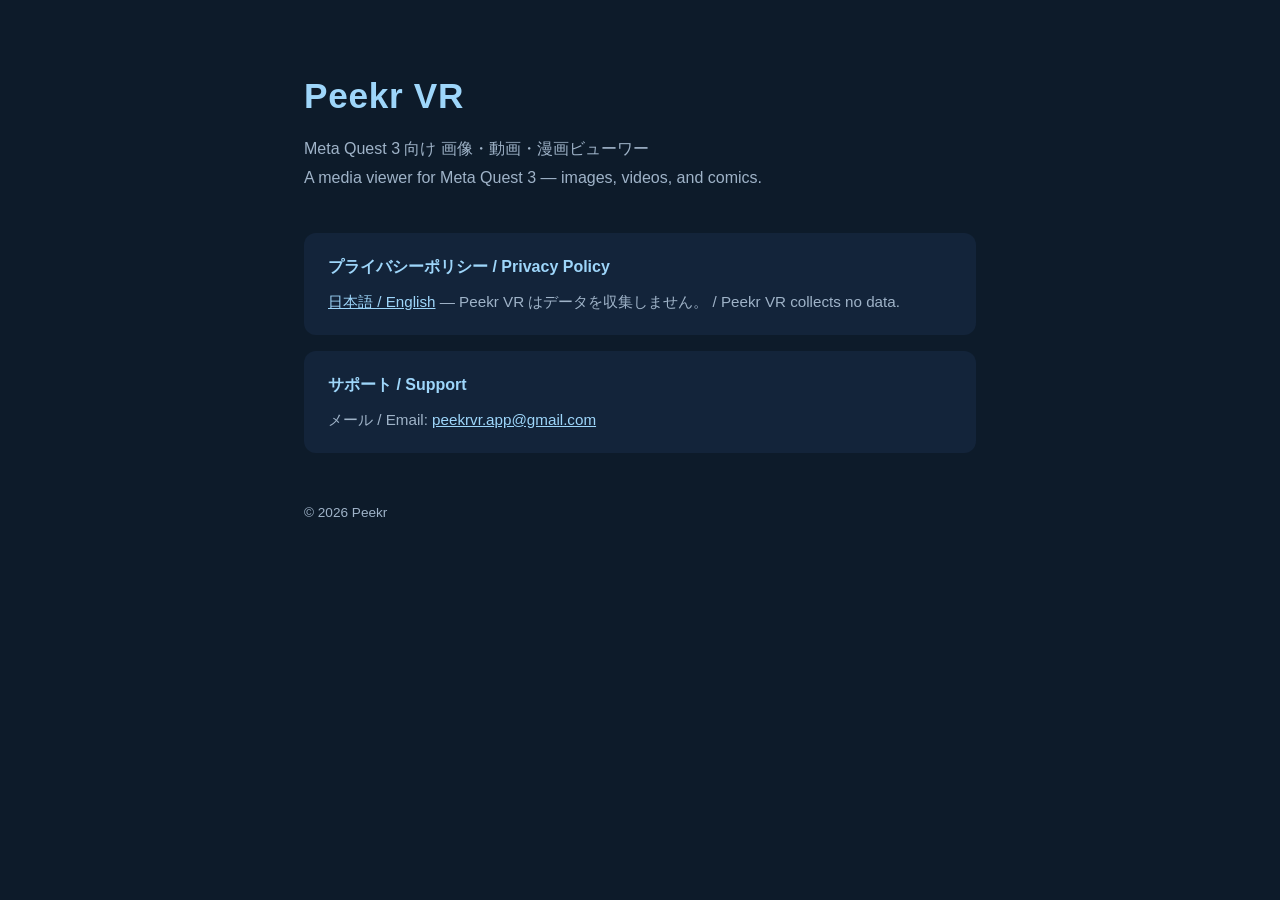
==== index.html @ caae0d81 "Add files via upload" ====
<!DOCTYPE html>
<html lang="ja">
<head>
<meta charset="utf-8">
<meta name="viewport" content="width=device-width, initial-scale=1">
<title>Peekr VR</title>
<meta name="description" content="Peekr VR — Meta Quest 3 向け 画像・動画・漫画ビューワー / A media viewer for Meta Quest 3.">
<style>
  :root { --accent:#9ED6FA; --bg:#0d1b2a; --panel:#13243a; --text:#e8eef4; --muted:#9fb3c8; }
  * { box-sizing:border-box; }
  body { margin:0; background:var(--bg); color:var(--text); line-height:1.8;
         font-family:-apple-system, BlinkMacSystemFont, "Segoe UI", "Hiragino Kaku Gothic ProN", "Yu Gothic UI", Meiryo, sans-serif; }
  main { max-width:720px; margin:0 auto; padding:64px 24px; }
  h1 { color:var(--accent); font-size:2.2rem; margin:0 0 8px; letter-spacing:.02em; }
  .tagline { color:var(--muted); margin:0 0 40px; }
  a { color:var(--accent); }
  .card { background:var(--panel); border-radius:12px; padding:20px 24px; margin:16px 0; }
  .card h2 { font-size:1rem; margin:0 0 6px; color:var(--accent); }
  .card p { margin:0; color:var(--muted); font-size:.95rem; }
  footer { color:var(--muted); font-size:.85rem; margin-top:48px; }
</style>
</head>
<body>
<main>
  <h1>Peekr VR</h1>
  <p class="tagline">Meta Quest 3 向け 画像・動画・漫画ビューワー<br>A media viewer for Meta Quest 3 — images, videos, and comics.</p>

  <div class="card">
    <h2>プライバシーポリシー / Privacy Policy</h2>
    <p><a href="./privacy.html">日本語 / English</a> — Peekr VR はデータを収集しません。 / Peekr VR collects no data.</p>
  </div>

  <div class="card">
    <h2>サポート / Support</h2>
    <p>メール / Email: <a href="mailto:peekrvr.app@gmail.com">peekrvr.app@gmail.com</a></p>
  </div>

  <footer>&copy; 2026 Peekr</footer>
</main>
</body>
</html>
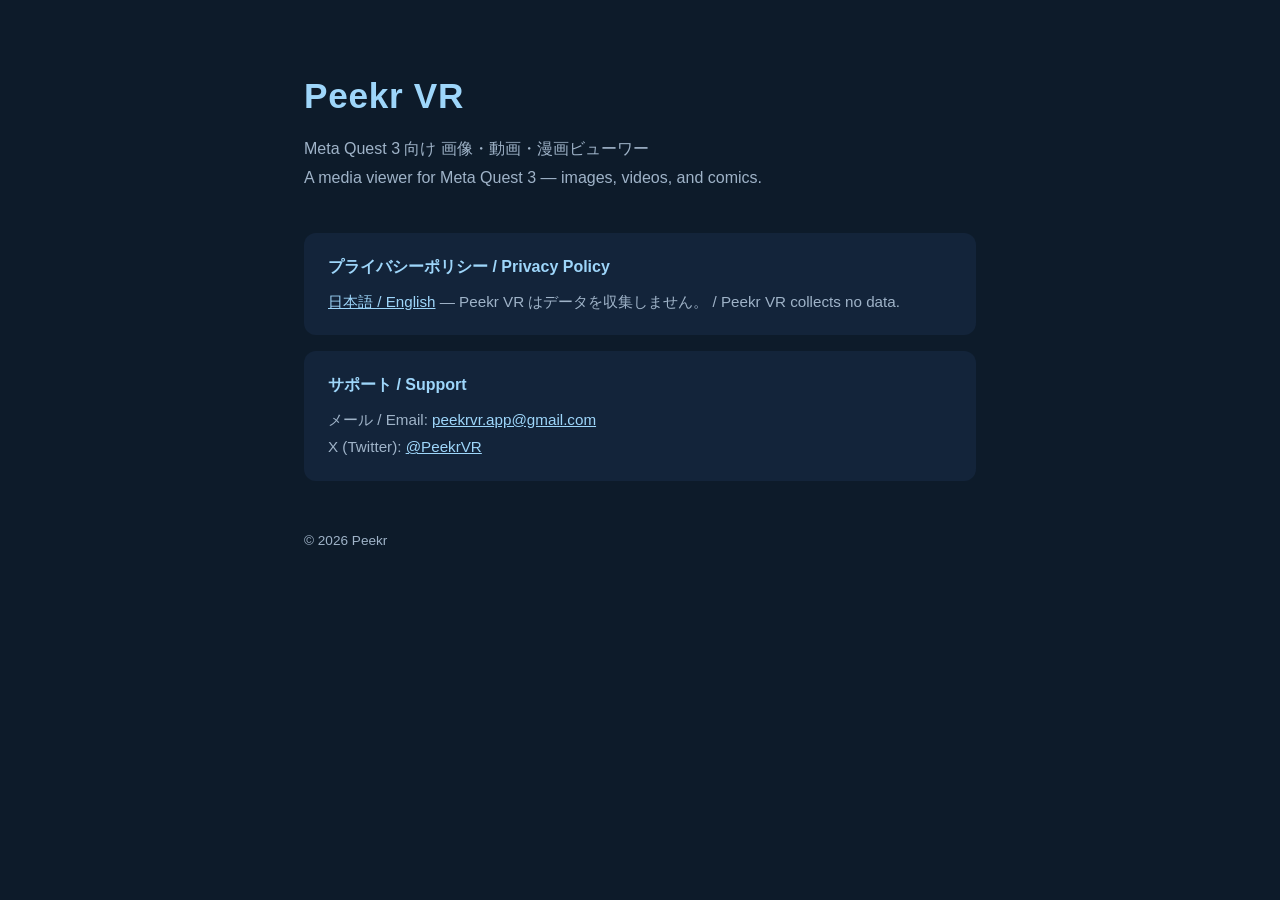
==== commit a863915b: "Add files via upload" ====
--- a/index.html
+++ b/index.html
@@ -32,7 +32,8 @@
 
   <div class="card">
     <h2>サポート / Support</h2>
-    <p>メール / Email: <a href="mailto:peekrvr.app@gmail.com">peekrvr.app@gmail.com</a></p>
+    <p>メール / Email: <a href="mailto:peekrvr.app@gmail.com">peekrvr.app@gmail.com</a><br>
+    X (Twitter): <a href="https://x.com/PeekrVR">@PeekrVR</a></p>
   </div>
 
   <footer>&copy; 2026 Peekr</footer>
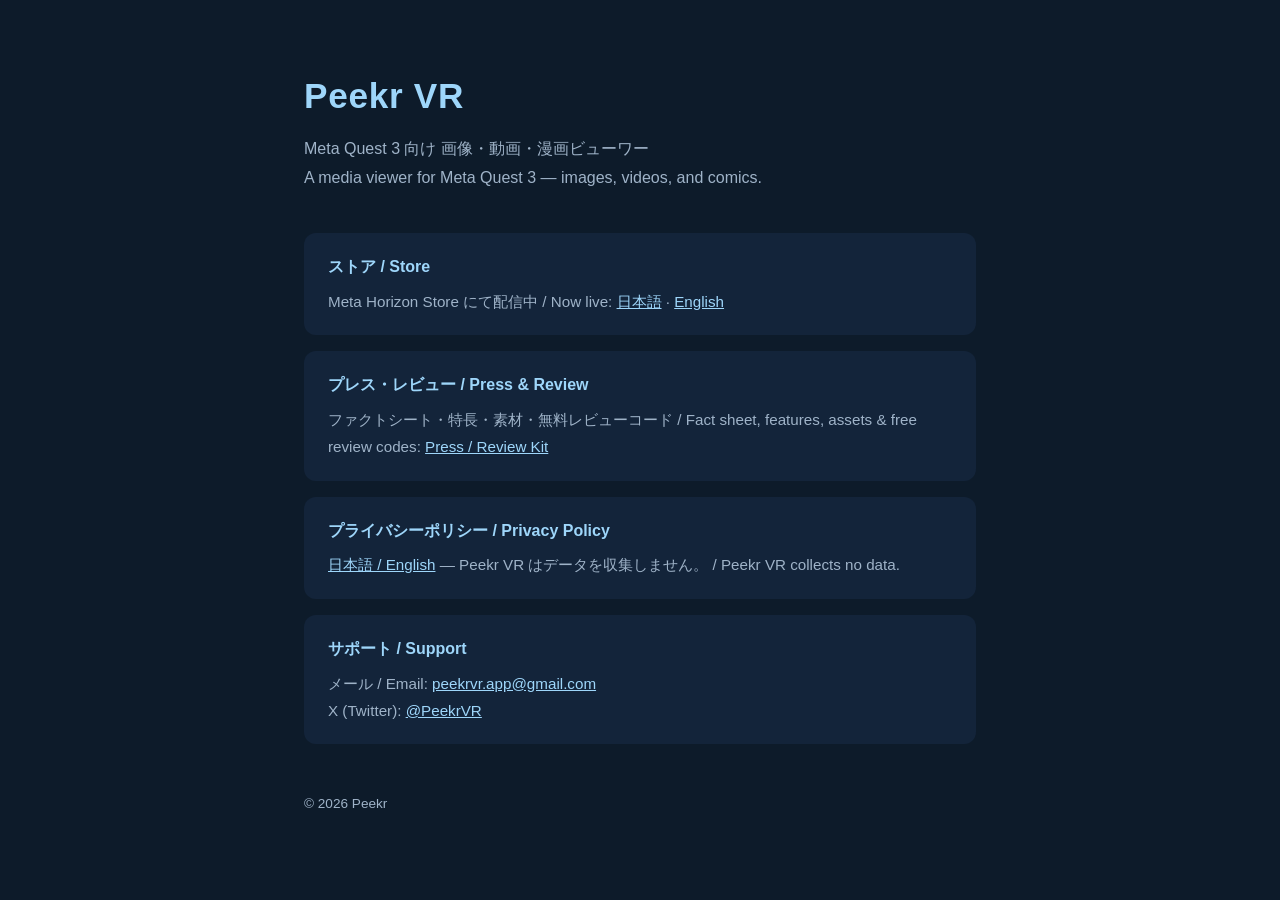
==== commit 6c0ab392: "Add files via upload" ====
--- a/index.html
+++ b/index.html
@@ -26,6 +26,19 @@
   <p class="tagline">Meta Quest 3 向け 画像・動画・漫画ビューワー<br>A media viewer for Meta Quest 3 — images, videos, and comics.</p>
 
   <div class="card">
+    <h2>ストア / Store</h2>
+    <p>Meta Horizon Store にて配信中 / Now live:
+    <a href="https://www.meta.com/ja-jp/experiences/peekr-vr/1157359374130212/">日本語</a> ·
+    <a href="https://www.meta.com/en-us/experiences/peekr-vr/1157359374130212/">English</a></p>
+  </div>
+
+  <div class="card">
+    <h2>プレス・レビュー / Press &amp; Review</h2>
+    <p>ファクトシート・特長・素材・無料レビューコード / Fact sheet, features, assets &amp; free review codes:
+    <a href="./press.html">Press / Review Kit</a></p>
+  </div>
+
+  <div class="card">
     <h2>プライバシーポリシー / Privacy Policy</h2>
     <p><a href="./privacy.html">日本語 / English</a> — Peekr VR はデータを収集しません。 / Peekr VR collects no data.</p>
   </div>
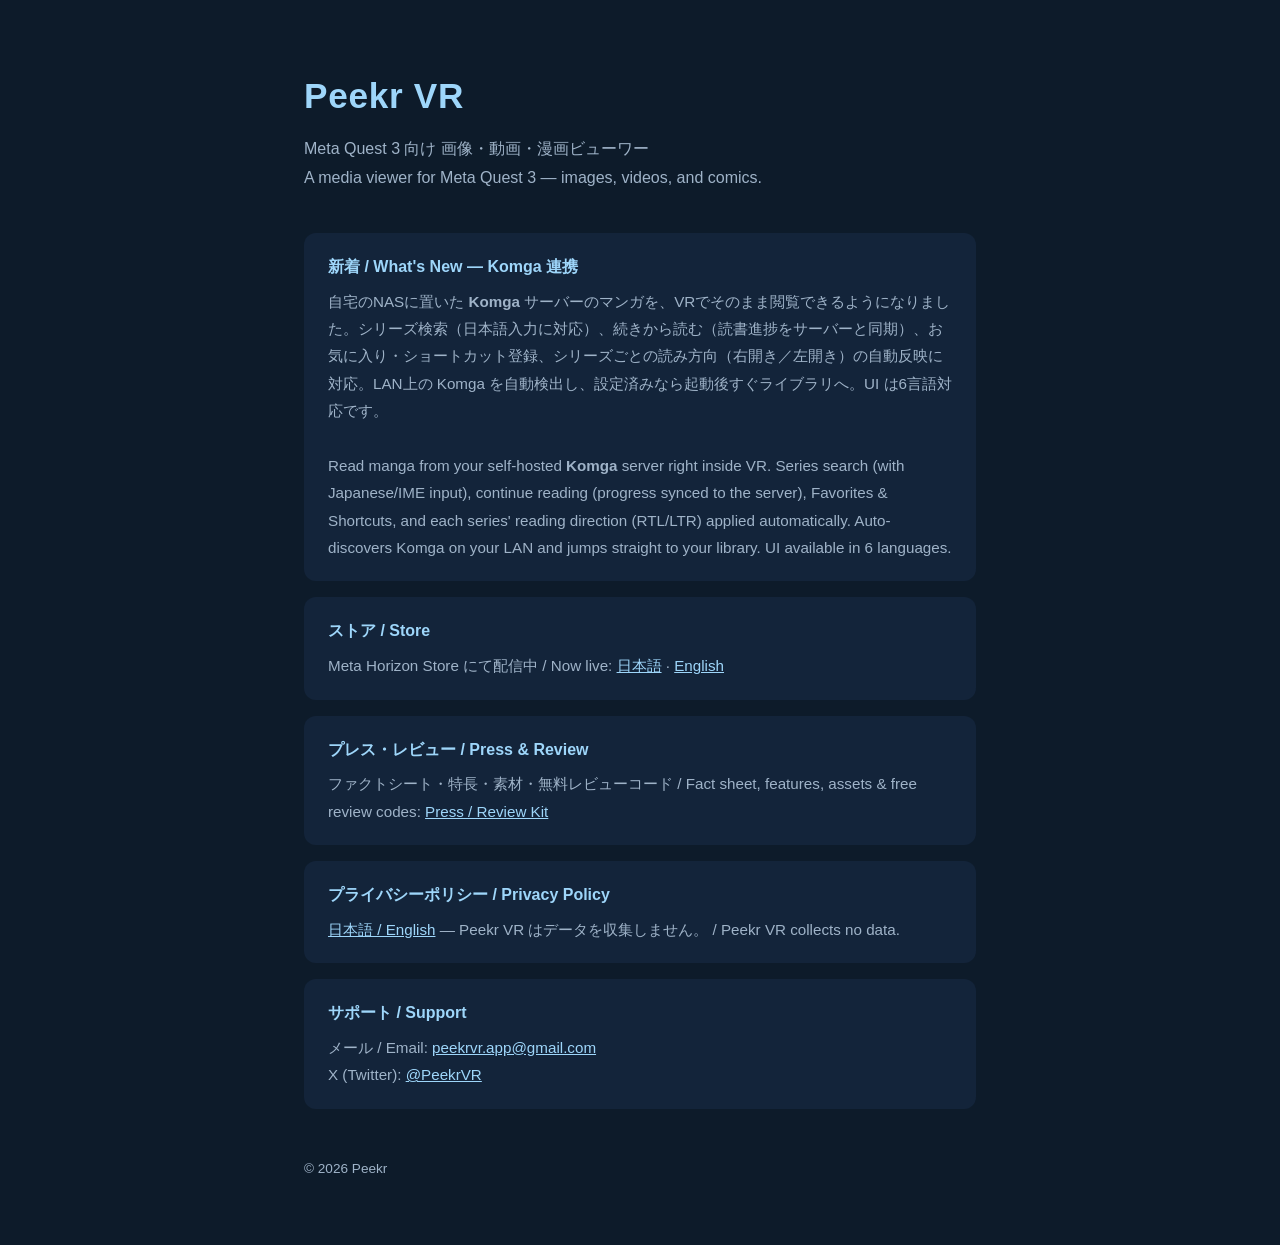
==== commit e2b82016: "Add files via upload" ====
--- a/index.html
+++ b/index.html
@@ -24,6 +24,12 @@
 <main>
   <h1>Peekr VR</h1>
   <p class="tagline">Meta Quest 3 向け 画像・動画・漫画ビューワー<br>A media viewer for Meta Quest 3 — images, videos, and comics.</p>
+
+  <div class="card">
+    <h2>新着 / What's New — Komga 連携</h2>
+    <p>自宅のNASに置いた <strong>Komga</strong> サーバーのマンガを、VRでそのまま閲覧できるようになりました。シリーズ検索（日本語入力に対応）、続きから読む（読書進捗をサーバーと同期）、お気に入り・ショートカット登録、シリーズごとの読み方向（右開き／左開き）の自動反映に対応。LAN上の Komga を自動検出し、設定済みなら起動後すぐライブラリへ。UI は6言語対応です。<br><br>
+    Read manga from your self-hosted <strong>Komga</strong> server right inside VR. Series search (with Japanese/IME input), continue reading (progress synced to the server), Favorites &amp; Shortcuts, and each series' reading direction (RTL/LTR) applied automatically. Auto-discovers Komga on your LAN and jumps straight to your library. UI available in 6 languages.</p>
+  </div>
 
   <div class="card">
     <h2>ストア / Store</h2>
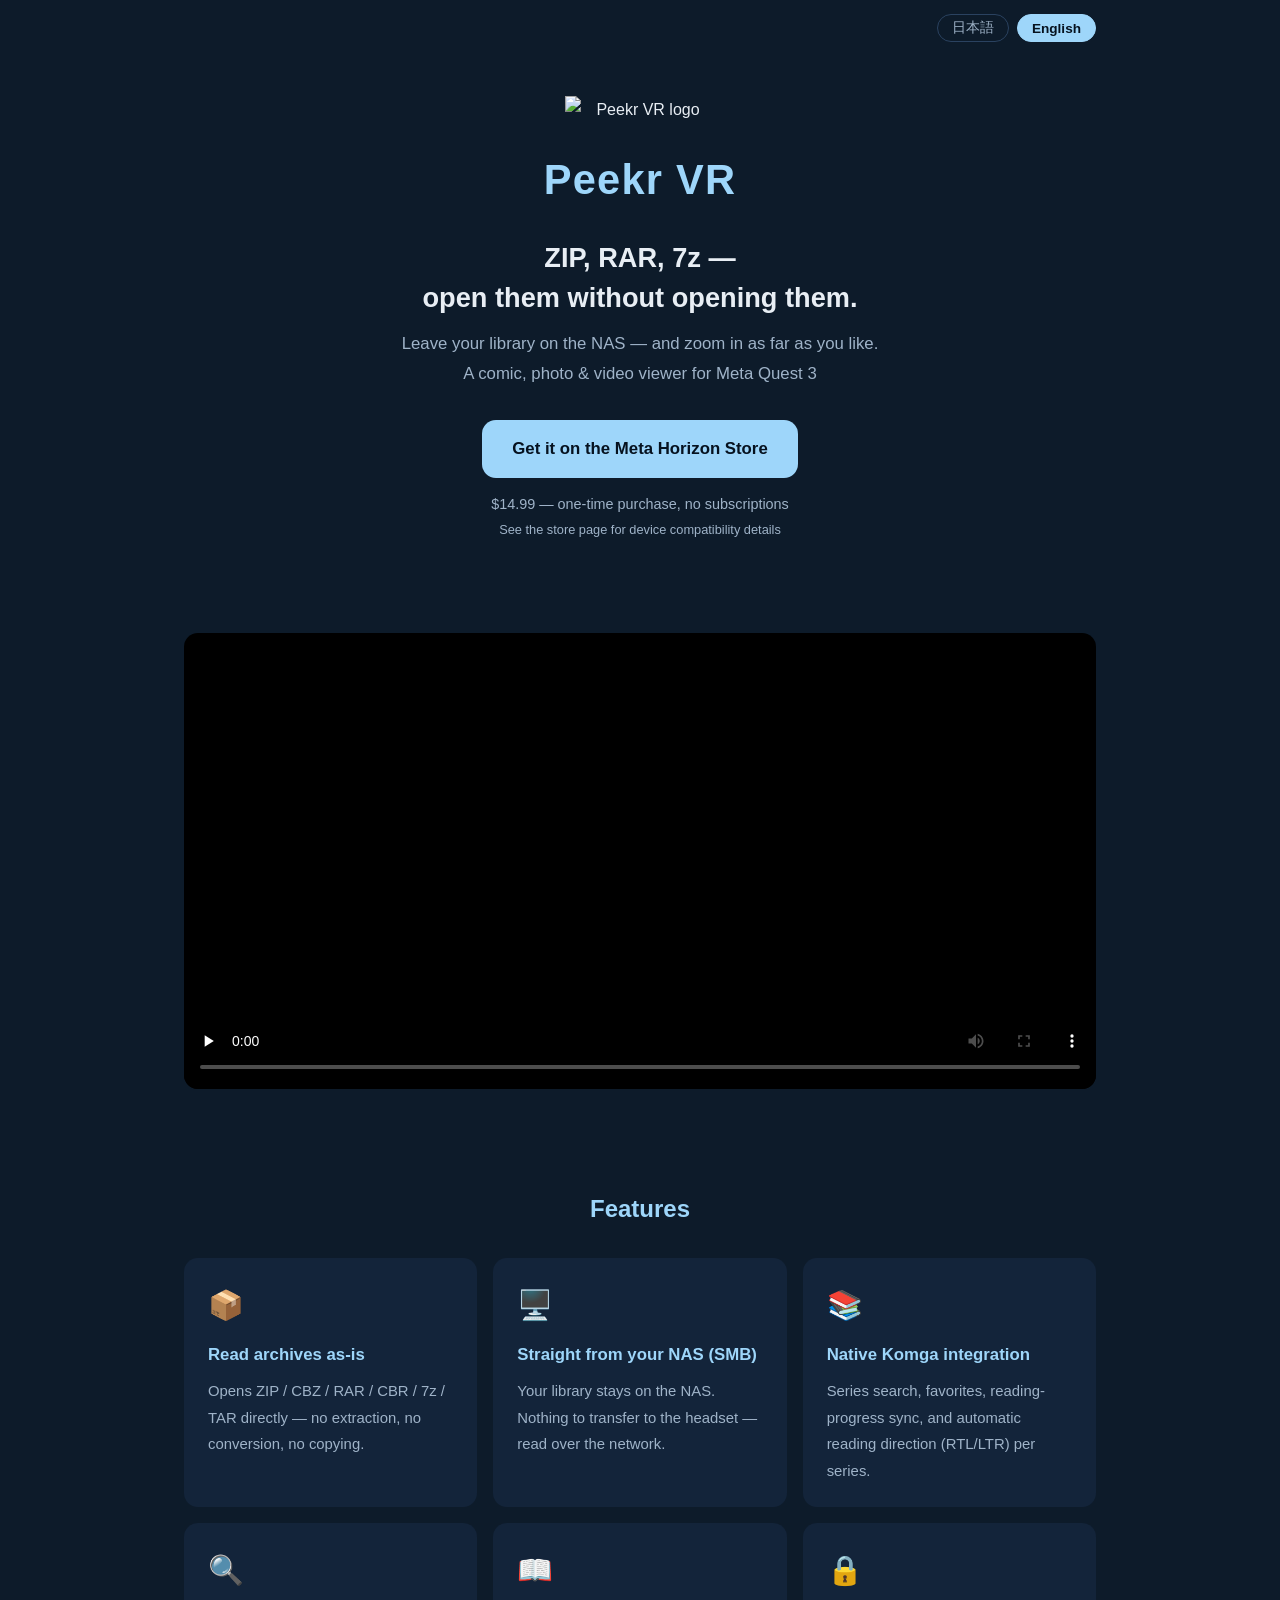
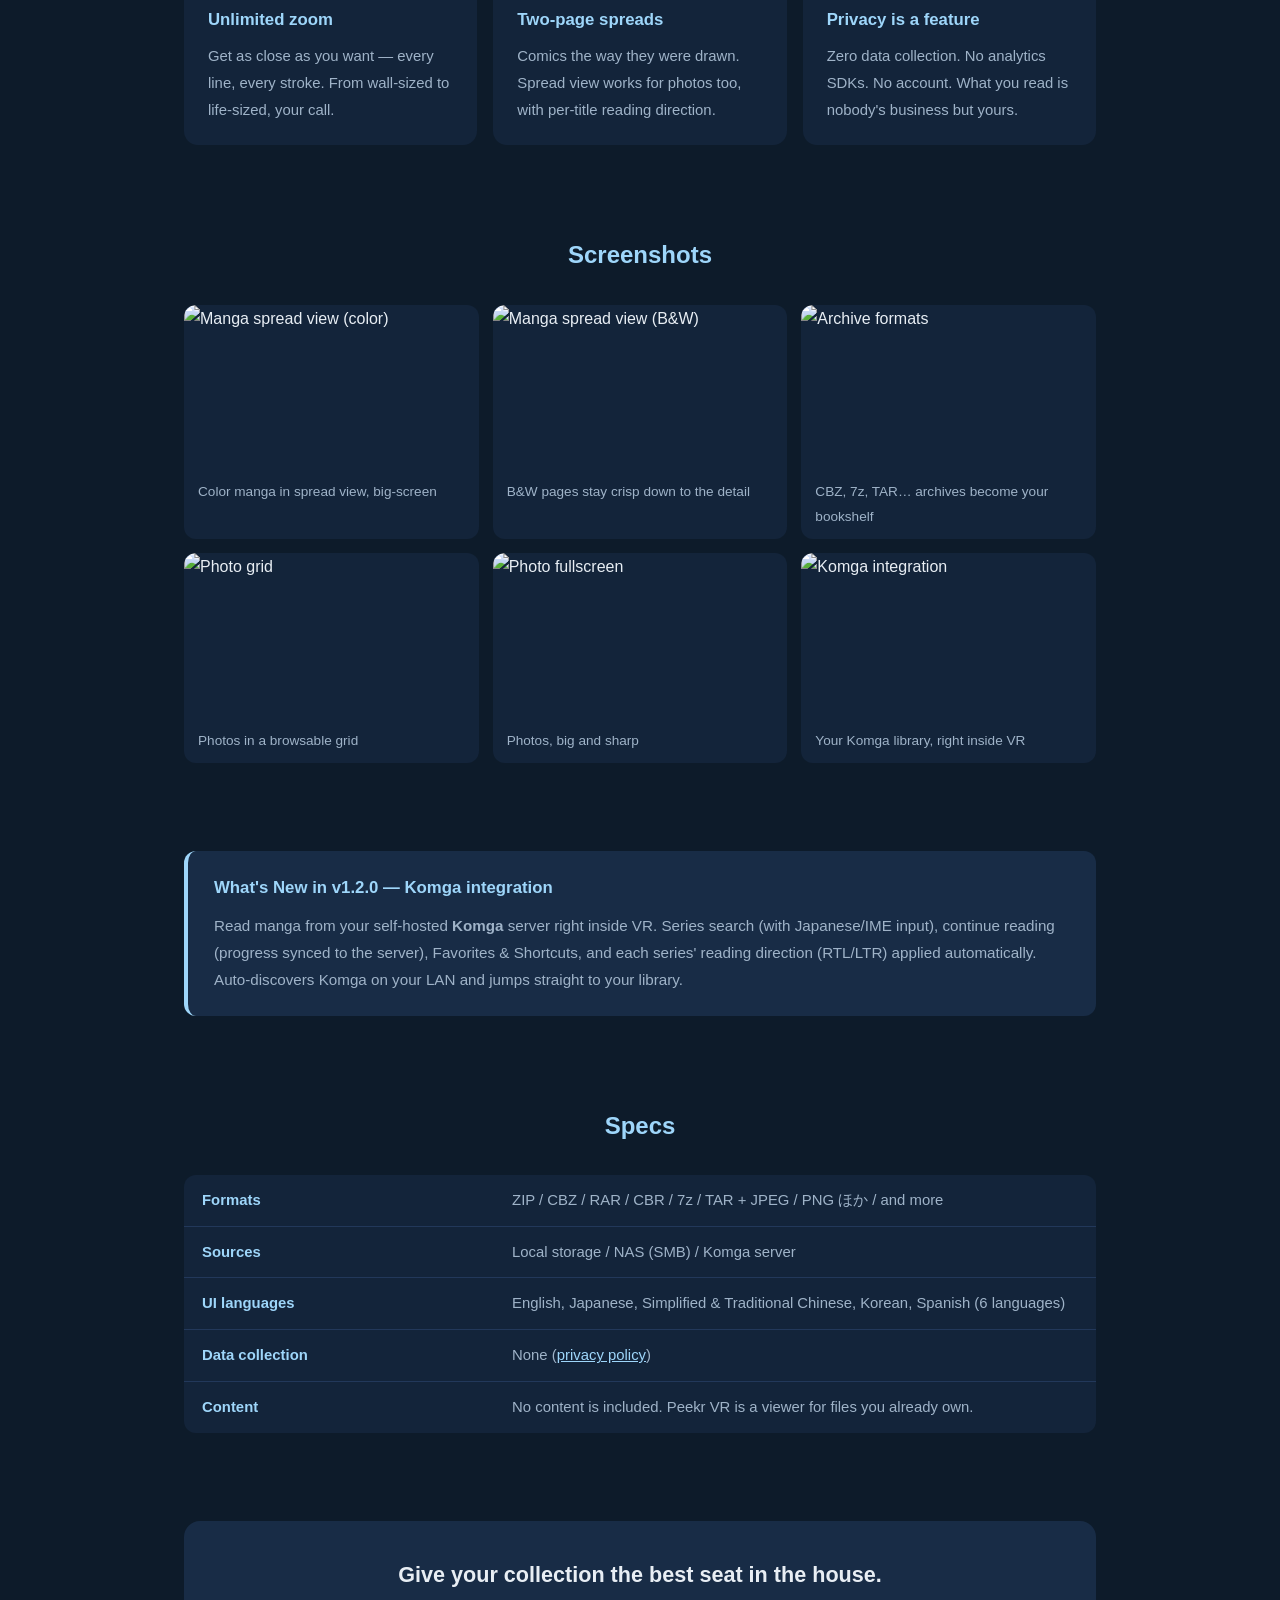
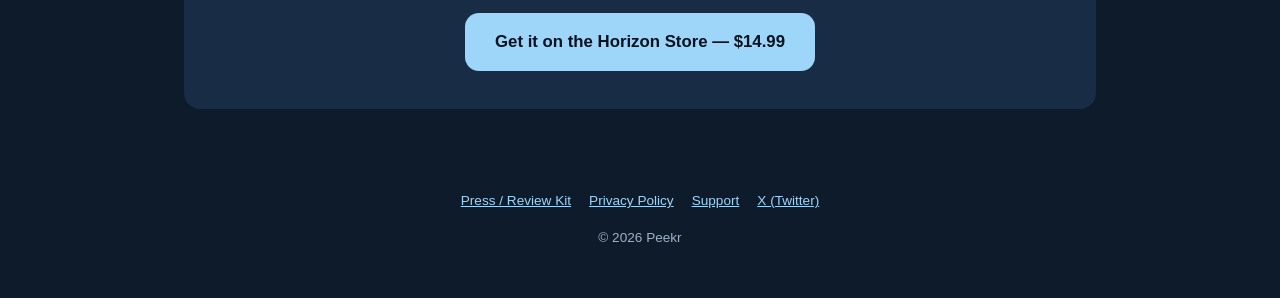
==== commit 1b029748: "Add files via upload" ====
--- a/index.html
+++ b/index.html
@@ -3,59 +3,273 @@
 <head>
 <meta charset="utf-8">
 <meta name="viewport" content="width=device-width, initial-scale=1">
-<title>Peekr VR</title>
-<meta name="description" content="Peekr VR — Meta Quest 3 向け 画像・動画・漫画ビューワー / A media viewer for Meta Quest 3.">
+<title>Peekr VR — ZIPも RARも 7zも、開かないで開く。| VR comic & photo reader for Meta Quest</title>
+<meta name="description" content="Peekr VR — Meta Quest 3 向け 画像・動画・漫画ビューワー。ZIP/CBZ/RAR/7z を解凍せず直読、NAS(SMB)直結、Komga連携、ズーム無制限、データ収集ゼロ。/ A media viewer for Meta Quest 3: read archives without extracting, straight from your NAS or Komga server.">
+<meta property="og:title" content="Peekr VR — VR comic & photo reader for Meta Quest">
+<meta property="og:description" content="ZIP/CBZ/RAR/7z を解凍せず直読。NAS直結・Komga連携・ズーム無制限・データ収集ゼロ。/ Read your archives in VR — no extraction, straight from your NAS.">
+<meta property="og:image" content="https://peekrvr.github.io/assets/trailer_poster.jpg">
+<meta property="og:url" content="https://peekrvr.github.io/">
+<meta name="twitter:card" content="summary_large_image">
 <style>
-  :root { --accent:#9ED6FA; --bg:#0d1b2a; --panel:#13243a; --text:#e8eef4; --muted:#9fb3c8; }
-  * { box-sizing:border-box; }
-  body { margin:0; background:var(--bg); color:var(--text); line-height:1.8;
+  :root { --accent:#9ED6FA; --bg:#0d1b2a; --panel:#13243a; --panel2:#182c46; --text:#e8eef4; --muted:#9fb3c8; }
+  * { box-sizing:border-box; margin:0; padding:0; }
+  html { scroll-behavior:smooth; }
+  body { background:var(--bg); color:var(--text); line-height:1.8;
          font-family:-apple-system, BlinkMacSystemFont, "Segoe UI", "Hiragino Kaku Gothic ProN", "Yu Gothic UI", Meiryo, sans-serif; }
-  main { max-width:720px; margin:0 auto; padding:64px 24px; }
-  h1 { color:var(--accent); font-size:2.2rem; margin:0 0 8px; letter-spacing:.02em; }
-  .tagline { color:var(--muted); margin:0 0 40px; }
   a { color:var(--accent); }
-  .card { background:var(--panel); border-radius:12px; padding:20px 24px; margin:16px 0; }
-  .card h2 { font-size:1rem; margin:0 0 6px; color:var(--accent); }
-  .card p { margin:0; color:var(--muted); font-size:.95rem; }
-  footer { color:var(--muted); font-size:.85rem; margin-top:48px; }
+  img { max-width:100%; display:block; }
+  .wrap { max-width:960px; margin:0 auto; padding:0 24px; }
+
+  /* 言語切替 */
+  .langbar { display:flex; justify-content:flex-end; gap:8px; padding:14px 0; }
+  .langbar button { background:transparent; border:1px solid #2a4260; color:var(--muted);
+                    padding:4px 14px; border-radius:999px; cursor:pointer; font-size:.85rem; }
+  .langbar button.on { background:var(--accent); border-color:var(--accent); color:#06121f; font-weight:700; }
+  [data-l] { display:none; }
+  html.ja [data-l="ja"] { display:revert; }
+  html.en [data-l="en"] { display:revert; }
+
+  /* ヒーロー */
+  .hero { text-align:center; padding:40px 0 48px; }
+  .hero img.logo { width:150px; margin:0 auto 18px; }
+  .hero h1 { color:var(--accent); font-size:2.6rem; letter-spacing:.03em; margin-bottom:20px; }
+  .catch { font-size:1.7rem; font-weight:700; line-height:1.5; }
+  .subcatch { color:var(--muted); font-size:1.05rem; margin:10px 0 30px; }
+  .cta { display:flex; gap:14px; justify-content:center; flex-wrap:wrap; }
+  .cta a.store { background:var(--accent); color:#06121f; font-weight:800; text-decoration:none;
+                 padding:14px 30px; border-radius:14px; font-size:1.05rem; }
+  .cta a.store.alt { background:transparent; color:var(--accent); border:2px solid var(--accent); }
+  .price { color:var(--muted); font-size:.9rem; margin-top:14px; }
+  .device { color:var(--muted); font-size:.8rem; }
+
+  section { padding:44px 0; }
+  h2.secTitle { color:var(--accent); font-size:1.5rem; text-align:center; margin-bottom:28px; }
+
+  /* トレーラー */
+  video { width:100%; border-radius:14px; background:#000; }
+
+  /* 特長 */
+  .grid { display:grid; grid-template-columns:repeat(auto-fit,minmax(270px,1fr)); gap:16px; }
+  .feature { background:var(--panel); border-radius:14px; padding:22px 24px; }
+  .feature .icon { font-size:1.8rem; margin-bottom:8px; }
+  .feature h3 { color:var(--accent); font-size:1.05rem; margin-bottom:8px; }
+  .feature p { color:var(--muted); font-size:.93rem; }
+
+  /* スクショ */
+  .shots { display:grid; grid-template-columns:repeat(auto-fit,minmax(290px,1fr)); gap:14px; }
+  .shots figure { background:var(--panel); border-radius:12px; overflow:hidden; }
+  .shots img { width:100%; aspect-ratio:16/9; object-fit:cover; }
+  .shots figcaption { padding:10px 14px; color:var(--muted); font-size:.85rem; }
+
+  /* What's New */
+  .news { background:var(--panel2); border-left:4px solid var(--accent); border-radius:12px; padding:22px 26px; }
+  .news h3 { color:var(--accent); margin-bottom:8px; font-size:1.05rem; }
+  .news p { color:var(--muted); font-size:.95rem; }
+
+  /* スペック */
+  table.spec { width:100%; border-collapse:collapse; background:var(--panel); border-radius:12px; overflow:hidden; }
+  table.spec th, table.spec td { padding:12px 18px; text-align:left; font-size:.93rem; border-bottom:1px solid #22385a; }
+  table.spec th { color:var(--accent); width:34%; font-weight:600; vertical-align:top; }
+  table.spec td { color:var(--muted); }
+  table.spec tr:last-child th, table.spec tr:last-child td { border-bottom:none; }
+
+  /* 最後のCTA */
+  .lastcta { text-align:center; background:var(--panel2); border-radius:16px; padding:38px 24px; }
+  .lastcta .catch { font-size:1.35rem; margin-bottom:22px; }
+
+  footer { color:var(--muted); font-size:.85rem; padding:36px 0 48px; text-align:center; }
+  footer nav { margin-bottom:12px; display:flex; gap:18px; justify-content:center; flex-wrap:wrap; }
 </style>
 </head>
 <body>
-<main>
-  <h1>Peekr VR</h1>
-  <p class="tagline">Meta Quest 3 向け 画像・動画・漫画ビューワー<br>A media viewer for Meta Quest 3 — images, videos, and comics.</p>
-
-  <div class="card">
-    <h2>新着 / What's New — Komga 連携</h2>
-    <p>自宅のNASに置いた <strong>Komga</strong> サーバーのマンガを、VRでそのまま閲覧できるようになりました。シリーズ検索（日本語入力に対応）、続きから読む（読書進捗をサーバーと同期）、お気に入り・ショートカット登録、シリーズごとの読み方向（右開き／左開き）の自動反映に対応。LAN上の Komga を自動検出し、設定済みなら起動後すぐライブラリへ。UI は6言語対応です。<br><br>
-    Read manga from your self-hosted <strong>Komga</strong> server right inside VR. Series search (with Japanese/IME input), continue reading (progress synced to the server), Favorites &amp; Shortcuts, and each series' reading direction (RTL/LTR) applied automatically. Auto-discovers Komga on your LAN and jumps straight to your library. UI available in 6 languages.</p>
+<div class="wrap">
+  <div class="langbar">
+    <button id="btnJa" onclick="setLang('ja')">日本語</button>
+    <button id="btnEn" onclick="setLang('en')">English</button>
   </div>
 
-  <div class="card">
-    <h2>ストア / Store</h2>
-    <p>Meta Horizon Store にて配信中 / Now live:
-    <a href="https://www.meta.com/ja-jp/experiences/peekr-vr/1157359374130212/">日本語</a> ·
-    <a href="https://www.meta.com/en-us/experiences/peekr-vr/1157359374130212/">English</a></p>
-  </div>
-
-  <div class="card">
-    <h2>プレス・レビュー / Press &amp; Review</h2>
-    <p>ファクトシート・特長・素材・無料レビューコード / Fact sheet, features, assets &amp; free review codes:
-    <a href="./press.html">Press / Review Kit</a></p>
-  </div>
-
-  <div class="card">
-    <h2>プライバシーポリシー / Privacy Policy</h2>
-    <p><a href="./privacy.html">日本語 / English</a> — Peekr VR はデータを収集しません。 / Peekr VR collects no data.</p>
-  </div>
-
-  <div class="card">
-    <h2>サポート / Support</h2>
-    <p>メール / Email: <a href="mailto:peekrvr.app@gmail.com">peekrvr.app@gmail.com</a><br>
-    X (Twitter): <a href="https://x.com/PeekrVR">@PeekrVR</a></p>
-  </div>
-
-  <footer>&copy; 2026 Peekr</footer>
-</main>
+  <!-- ヒーロー -->
+  <header class="hero">
+    <img class="logo" src="./assets/logo.png" alt="Peekr VR logo">
+    <h1>Peekr VR</h1>
+    <p class="catch" data-l="ja">ZIPも RARも 7zも、<br>開かないで開く。</p>
+    <p class="catch" data-l="en">ZIP, RAR, 7z —<br>open them without opening them.</p>
+    <p class="subcatch" data-l="ja">NASに置いたまま、どこまでも寄れる。<br>Meta Quest 3 向け 画像・動画・漫画ビューワー</p>
+    <p class="subcatch" data-l="en">Leave your library on the NAS — and zoom in as far as you like.<br>A comic, photo &amp; video viewer for Meta Quest 3</p>
+    <div class="cta">
+      <a class="store" data-l="ja" href="https://www.meta.com/ja-jp/experiences/peekr-vr/1157359374130212/">Meta Horizon Store で入手</a>
+      <a class="store" data-l="en" href="https://www.meta.com/en-us/experiences/peekr-vr/1157359374130212/">Get it on the Meta Horizon Store</a>
+    </div>
+    <p class="price" data-l="ja">¥1,980（買い切り・追加課金なし）</p>
+    <p class="price" data-l="en">$14.99 — one-time purchase, no subscriptions</p>
+    <p class="device" data-l="ja">対応機種などの詳細はストアページをご確認ください</p>
+    <p class="device" data-l="en">See the store page for device compatibility details</p>
+  </header>
+
+  <!-- トレーラー -->
+  <section>
+    <video controls preload="none" poster="./assets/trailer_poster.jpg" src="./assets/trailer.mp4"></video>
+  </section>
+
+  <!-- 特長 -->
+  <section>
+    <h2 class="secTitle" data-l="ja">特長</h2>
+    <h2 class="secTitle" data-l="en">Features</h2>
+    <div class="grid">
+      <div class="feature">
+        <div class="icon">📦</div>
+        <h3 data-l="ja">圧縮ファイルを、そのまま読む</h3>
+        <h3 data-l="en">Read archives as-is</h3>
+        <p data-l="ja">ZIP / CBZ / RAR / CBR / 7z / TAR を解凍せずに直接オープン。変換もコピーも不要です。</p>
+        <p data-l="en">Opens ZIP / CBZ / RAR / CBR / 7z / TAR directly — no extraction, no conversion, no copying.</p>
+      </div>
+      <div class="feature">
+        <div class="icon">🖥️</div>
+        <h3 data-l="ja">NAS（SMB）直結</h3>
+        <h3 data-l="en">Straight from your NAS (SMB)</h3>
+        <p data-l="ja">蔵書はNASに置いたまま。Questへの転送は要りません。ネットワーク越しにそのまま読めます。</p>
+        <p data-l="en">Your library stays on the NAS. Nothing to transfer to the headset — read over the network.</p>
+      </div>
+      <div class="feature">
+        <div class="icon">📚</div>
+        <h3 data-l="ja">Komga サーバー連携</h3>
+        <h3 data-l="en">Native Komga integration</h3>
+        <p data-l="ja">シリーズ検索（日本語入力対応）・お気に入り・読書進捗の同期・読み方向（右開き/左開き）の自動反映。</p>
+        <p data-l="en">Series search, favorites, reading-progress sync, and automatic reading direction (RTL/LTR) per series.</p>
+      </div>
+      <div class="feature">
+        <div class="icon">🔍</div>
+        <h3 data-l="ja">ズーム無制限</h3>
+        <h3 data-l="en">Unlimited zoom</h3>
+        <p data-l="ja">作家の筆づかい、線の入り抜き。心ゆくまで寄って読めます。大画面も原寸も自由自在。</p>
+        <p data-l="en">Get as close as you want — every line, every stroke. From wall-sized to life-sized, your call.</p>
+      </div>
+      <div class="feature">
+        <div class="icon">📖</div>
+        <h3 data-l="ja">見開き表示</h3>
+        <h3 data-l="en">Two-page spreads</h3>
+        <p data-l="ja">漫画は見開きで。写真にも見開き表示を拡張。読み方向は作品ごとに切り替えできます。</p>
+        <p data-l="en">Comics the way they were drawn. Spread view works for photos too, with per-title reading direction.</p>
+      </div>
+      <div class="feature">
+        <div class="icon">🔒</div>
+        <h3 data-l="ja">プライバシーは、機能です</h3>
+        <h3 data-l="en">Privacy is a feature</h3>
+        <p data-l="ja">データ収集ゼロ。解析SDKなし。アカウント不要。あなたが何を読むかは、あなただけのものです。</p>
+        <p data-l="en">Zero data collection. No analytics SDKs. No account. What you read is nobody's business but yours.</p>
+      </div>
+    </div>
+  </section>
+
+  <!-- スクリーンショット -->
+  <section>
+    <h2 class="secTitle" data-l="ja">スクリーンショット</h2>
+    <h2 class="secTitle" data-l="en">Screenshots</h2>
+    <div class="shots">
+      <figure><img src="./assets/01_manga_spread_color.jpg" alt="Manga spread view (color)" loading="lazy">
+        <figcaption data-l="ja">見開きでカラー漫画を大画面表示</figcaption>
+        <figcaption data-l="en">Color manga in spread view, big-screen</figcaption></figure>
+      <figure><img src="./assets/02_manga_spread_bw.jpg" alt="Manga spread view (B&W)" loading="lazy">
+        <figcaption data-l="ja">モノクロ原稿も細部までくっきり</figcaption>
+        <figcaption data-l="en">B&amp;W pages stay crisp down to the detail</figcaption></figure>
+      <figure><img src="./assets/03_formats_cbz_7z_tar.jpg" alt="Archive formats" loading="lazy">
+        <figcaption data-l="ja">CBZ・7z・TAR…圧縮のまま本棚に</figcaption>
+        <figcaption data-l="en">CBZ, 7z, TAR… archives become your bookshelf</figcaption></figure>
+      <figure><img src="./assets/04_photo_grid.jpg" alt="Photo grid" loading="lazy">
+        <figcaption data-l="ja">写真はグリッドで一覧</figcaption>
+        <figcaption data-l="en">Photos in a browsable grid</figcaption></figure>
+      <figure><img src="./assets/05_photo_fullscreen.jpg" alt="Photo fullscreen" loading="lazy">
+        <figcaption data-l="ja">写真も大画面・高精細で</figcaption>
+        <figcaption data-l="en">Photos, big and sharp</figcaption></figure>
+      <figure><img src="./assets/06_komga.jpg" alt="Komga integration" loading="lazy">
+        <figcaption data-l="ja">Komgaライブラリにそのままアクセス</figcaption>
+        <figcaption data-l="en">Your Komga library, right inside VR</figcaption></figure>
+    </div>
+  </section>
+
+  <!-- What's New -->
+  <section>
+    <div class="news">
+      <h3 data-l="ja">新着 v1.2.0 — Komga 連携</h3>
+      <h3 data-l="en">What's New in v1.2.0 — Komga integration</h3>
+      <p data-l="ja">自宅のNASに置いた <strong>Komga</strong> サーバーのマンガを、VRでそのまま閲覧できるようになりました。シリーズ検索（日本語入力に対応）、続きから読む（読書進捗をサーバーと同期）、お気に入り・ショートカット登録、シリーズごとの読み方向（右開き／左開き）の自動反映に対応。LAN上の Komga を自動検出し、設定済みなら起動後すぐライブラリへ。</p>
+      <p data-l="en">Read manga from your self-hosted <strong>Komga</strong> server right inside VR. Series search (with Japanese/IME input), continue reading (progress synced to the server), Favorites &amp; Shortcuts, and each series' reading direction (RTL/LTR) applied automatically. Auto-discovers Komga on your LAN and jumps straight to your library.</p>
+    </div>
+  </section>
+
+  <!-- スペック -->
+  <section>
+    <h2 class="secTitle" data-l="ja">仕様</h2>
+    <h2 class="secTitle" data-l="en">Specs</h2>
+    <table class="spec">
+      <tr>
+        <th data-l="ja">対応フォーマット</th><th data-l="en">Formats</th>
+        <td>ZIP / CBZ / RAR / CBR / 7z / TAR + JPEG / PNG ほか / and more</td>
+      </tr>
+      <tr>
+        <th data-l="ja">接続</th><th data-l="en">Sources</th>
+        <td data-l="ja">本体ストレージ／NAS（SMB）／Komga サーバー</td>
+        <td data-l="en">Local storage / NAS (SMB) / Komga server</td>
+      </tr>
+      <tr>
+        <th data-l="ja">UI言語</th><th data-l="en">UI languages</th>
+        <td data-l="ja">日本語・英語・簡体字中国語・繁体字中国語・韓国語・スペイン語（6言語）</td>
+        <td data-l="en">English, Japanese, Simplified &amp; Traditional Chinese, Korean, Spanish (6 languages)</td>
+      </tr>
+      <tr>
+        <th data-l="ja">データ収集</th><th data-l="en">Data collection</th>
+        <td data-l="ja">ゼロ（<a href="./privacy.html">プライバシーポリシー</a>）</td>
+        <td data-l="en">None (<a href="./privacy.html">privacy policy</a>)</td>
+      </tr>
+      <tr>
+        <th data-l="ja">コンテンツ</th><th data-l="en">Content</th>
+        <td data-l="ja">本アプリにコンテンツは含まれません。お手持ちのファイルを表示するビューワーです。</td>
+        <td data-l="en">No content is included. Peekr VR is a viewer for files you already own.</td>
+      </tr>
+    </table>
+  </section>
+
+  <!-- 最後のCTA -->
+  <section>
+    <div class="lastcta">
+      <p class="catch" data-l="ja">あなたの蔵書に、いちばん静かな特等席を。</p>
+      <p class="catch" data-l="en">Give your collection the best seat in the house.</p>
+      <div class="cta">
+        <a class="store" data-l="ja" href="https://www.meta.com/ja-jp/experiences/peekr-vr/1157359374130212/">Meta Horizon Store で入手 — ¥1,980</a>
+        <a class="store" data-l="en" href="https://www.meta.com/en-us/experiences/peekr-vr/1157359374130212/">Get it on the Horizon Store — $14.99</a>
+      </div>
+    </div>
+  </section>
+
+  <footer>
+    <nav>
+      <a href="./press.html" data-l="ja">プレス／レビューキット</a>
+      <a href="./press.html" data-l="en">Press / Review Kit</a>
+      <a href="./privacy.html" data-l="ja">プライバシーポリシー</a>
+      <a href="./privacy.html" data-l="en">Privacy Policy</a>
+      <a href="mailto:peekrvr.app@gmail.com" data-l="ja">サポート</a>
+      <a href="mailto:peekrvr.app@gmail.com" data-l="en">Support</a>
+      <a href="https://x.com/PeekrVR">X (Twitter)</a>
+    </nav>
+    &copy; 2026 Peekr
+  </footer>
+</div>
+
+<script>
+  function setLang(l){
+    document.documentElement.classList.remove('ja','en');
+    document.documentElement.classList.add(l);
+    document.documentElement.lang = l;
+    document.getElementById('btnJa').classList.toggle('on', l==='ja');
+    document.getElementById('btnEn').classList.toggle('on', l==='en');
+    try{ localStorage.setItem('peekr_lang', l); }catch(e){}
+  }
+  (function(){
+    var q = new URLSearchParams(location.search).get('lang');
+    var saved = null; try{ saved = localStorage.getItem('peekr_lang'); }catch(e){}
+    var l = q || saved || ((navigator.language||'').toLowerCase().startsWith('ja') ? 'ja' : 'en');
+    setLang(l==='ja' ? 'ja' : 'en');
+  })();
+</script>
 </body>
 </html>
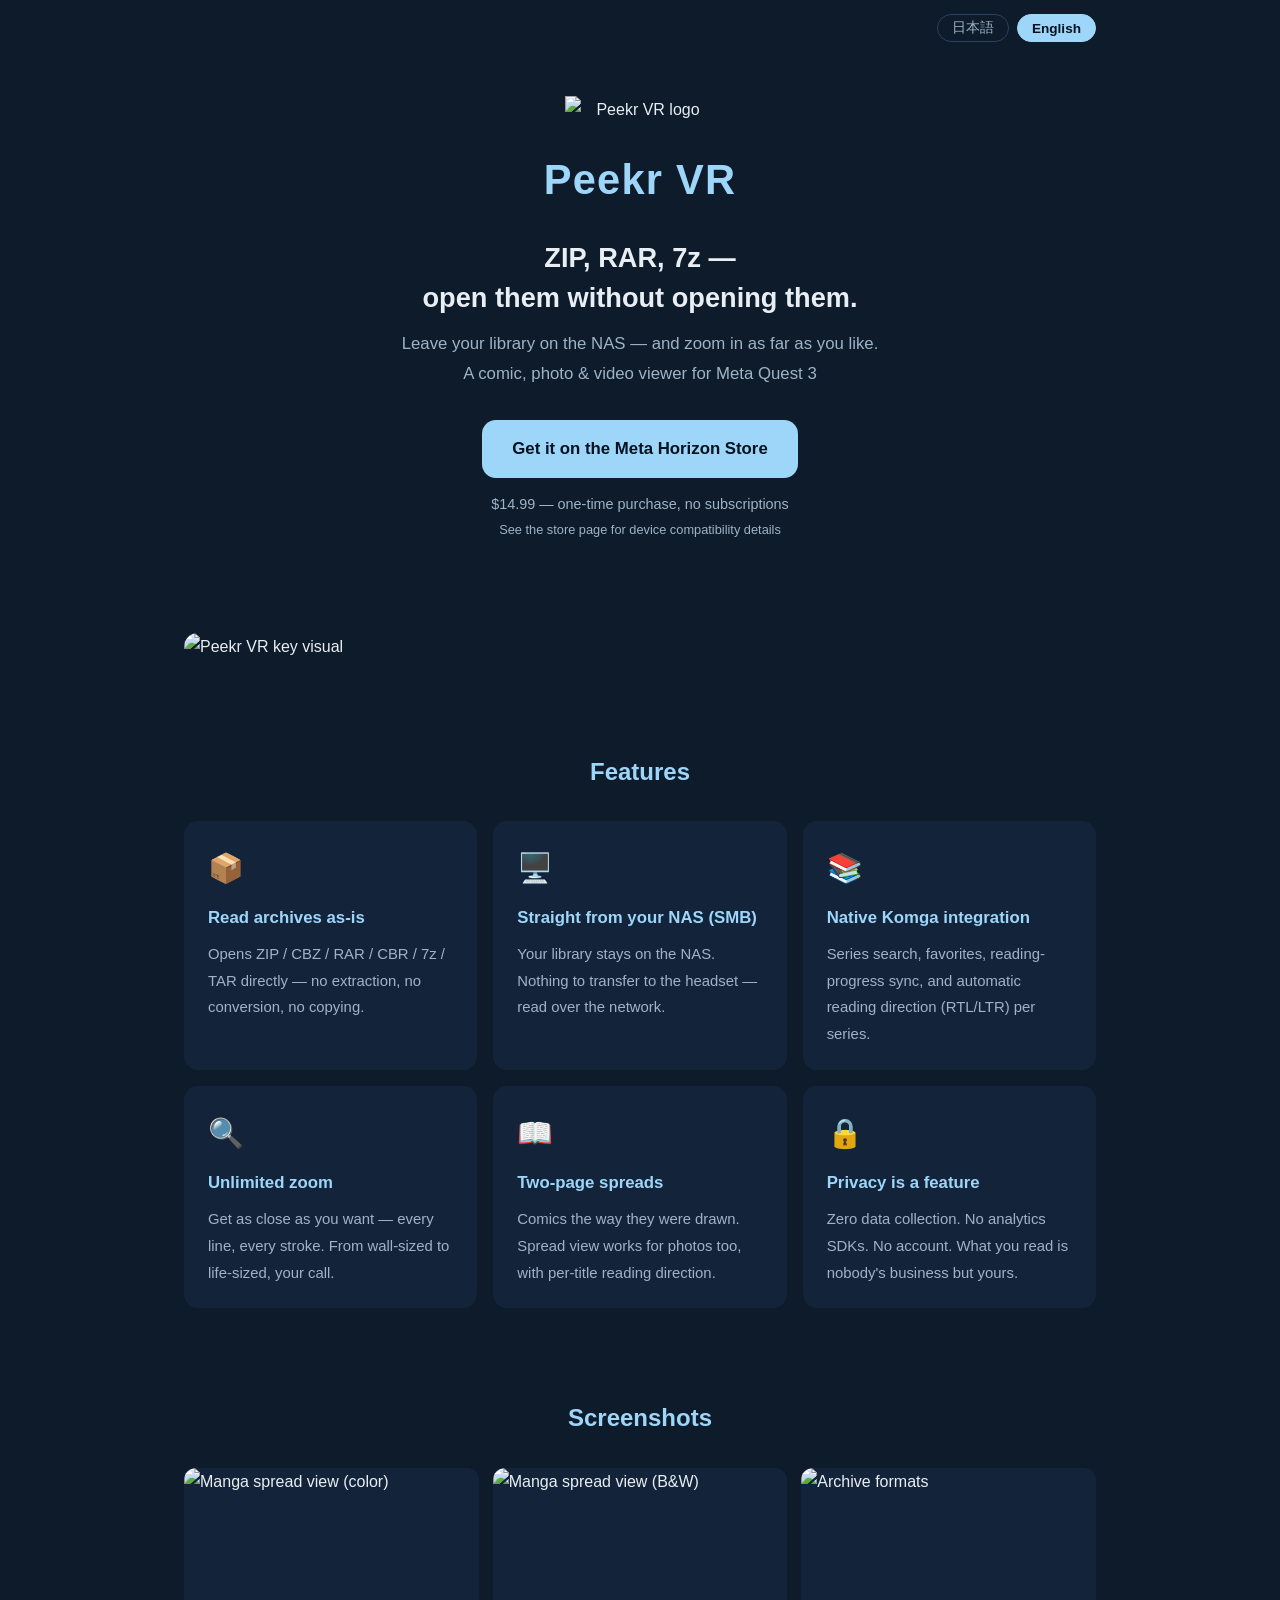
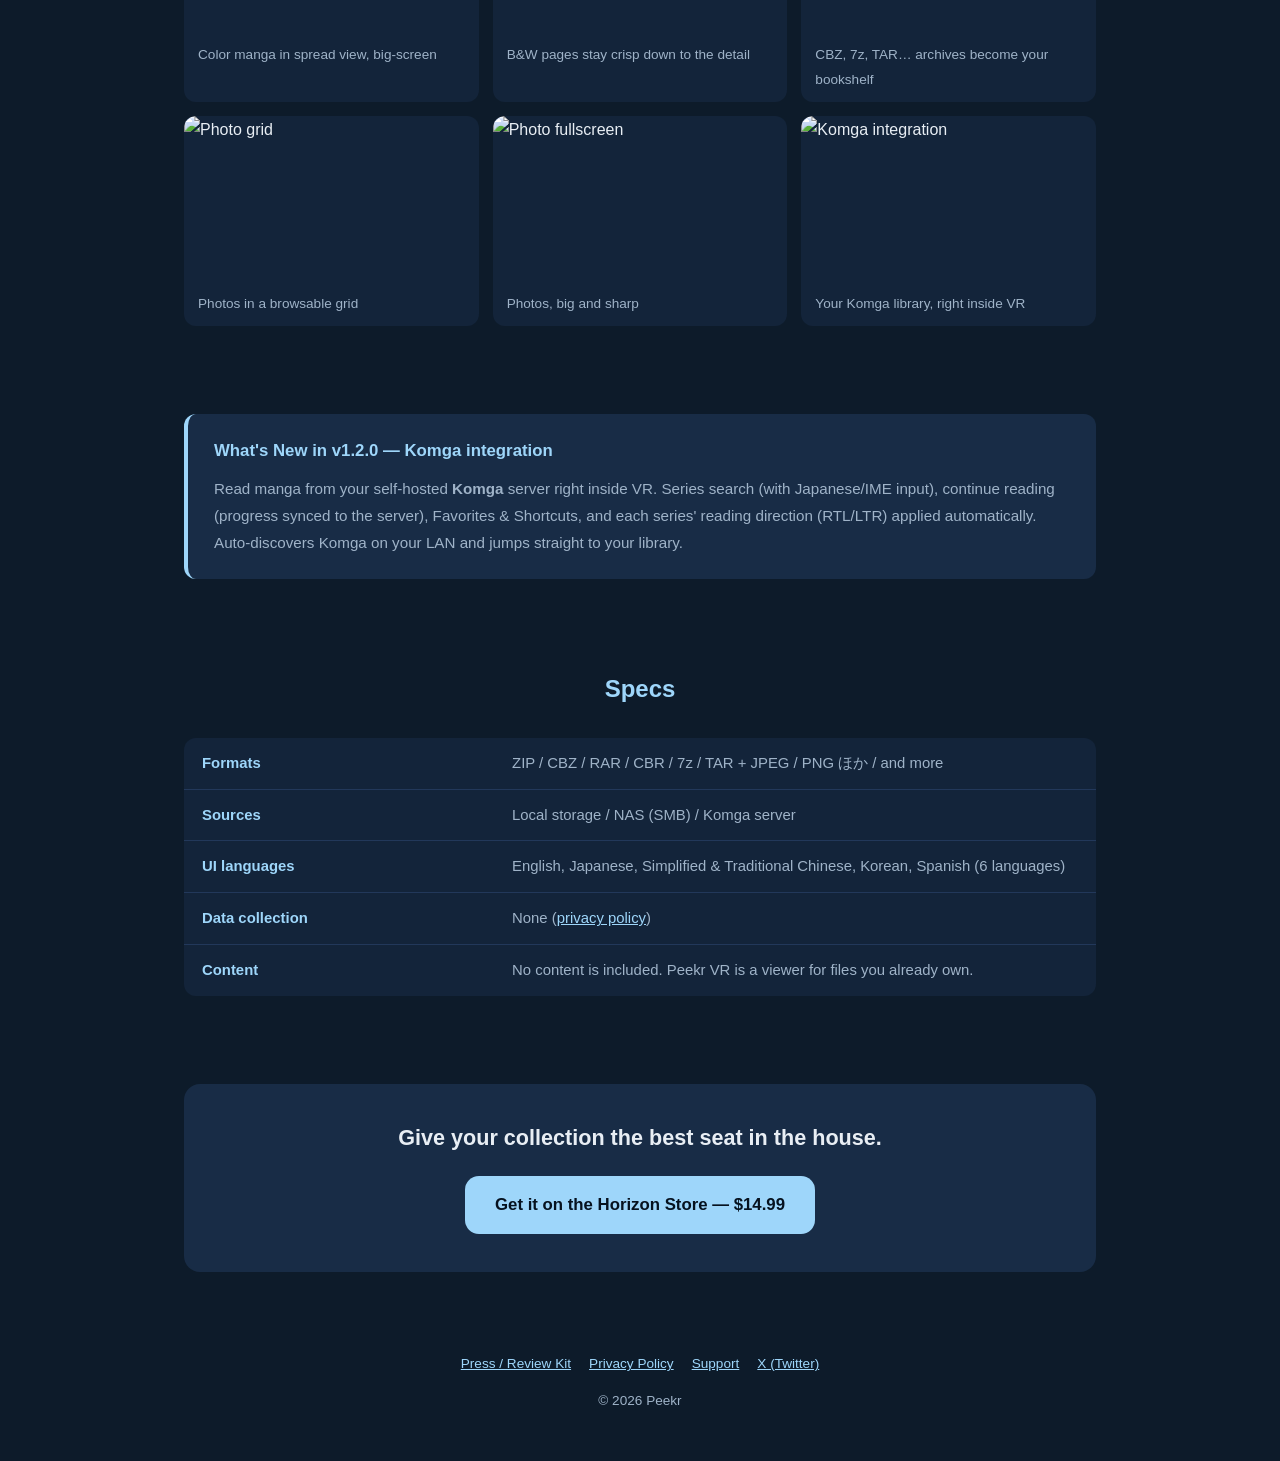
==== commit 46da550b: "Add files via upload" ====
--- a/index.html
+++ b/index.html
@@ -106,9 +106,9 @@
     <p class="device" data-l="en">See the store page for device compatibility details</p>
   </header>
 
-  <!-- トレーラー -->
-  <section>
-    <video controls preload="none" poster="./assets/trailer_poster.jpg" src="./assets/trailer.mp4"></video>
+  <!-- キービジュアル（トレーラーなし版） -->
+  <section>
+    <img src="./assets/trailer_poster.jpg" alt="Peekr VR key visual" style="width:100%;border-radius:14px;">
   </section>
 
   <!-- 特長 -->
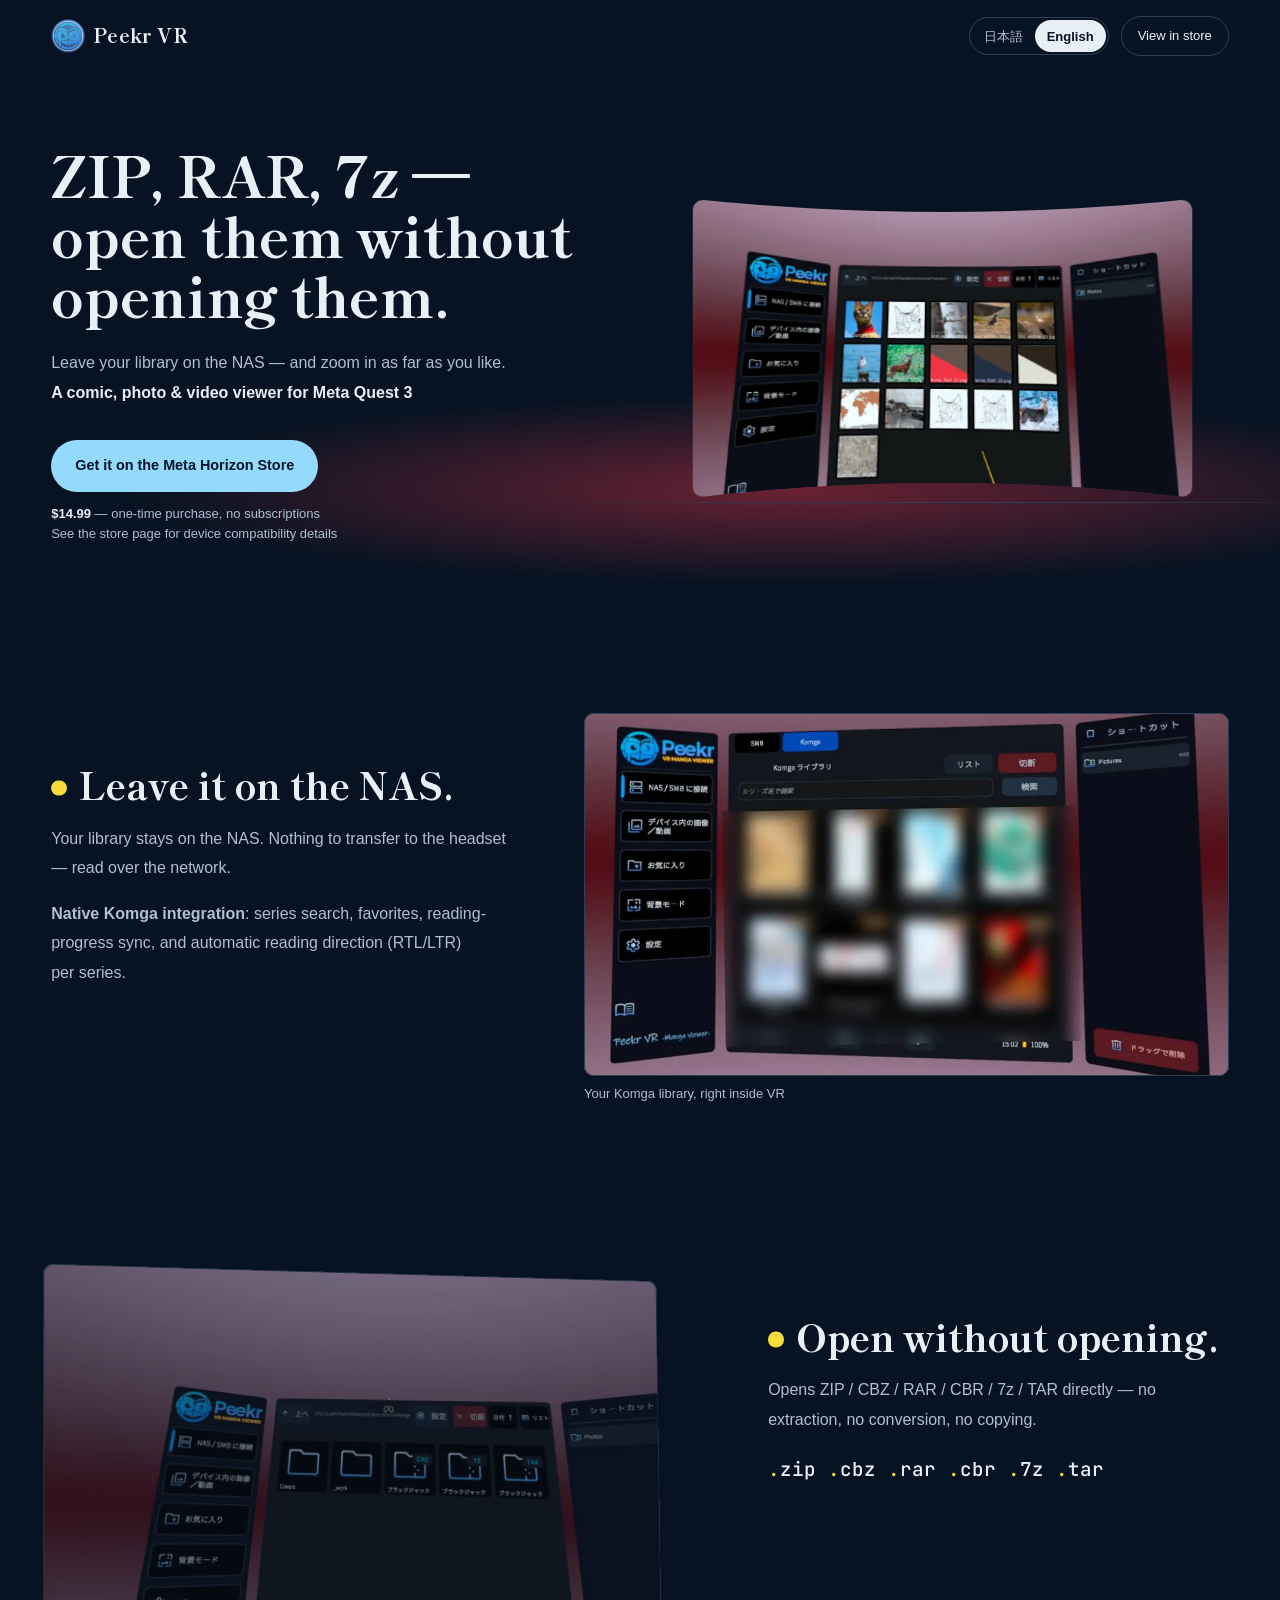
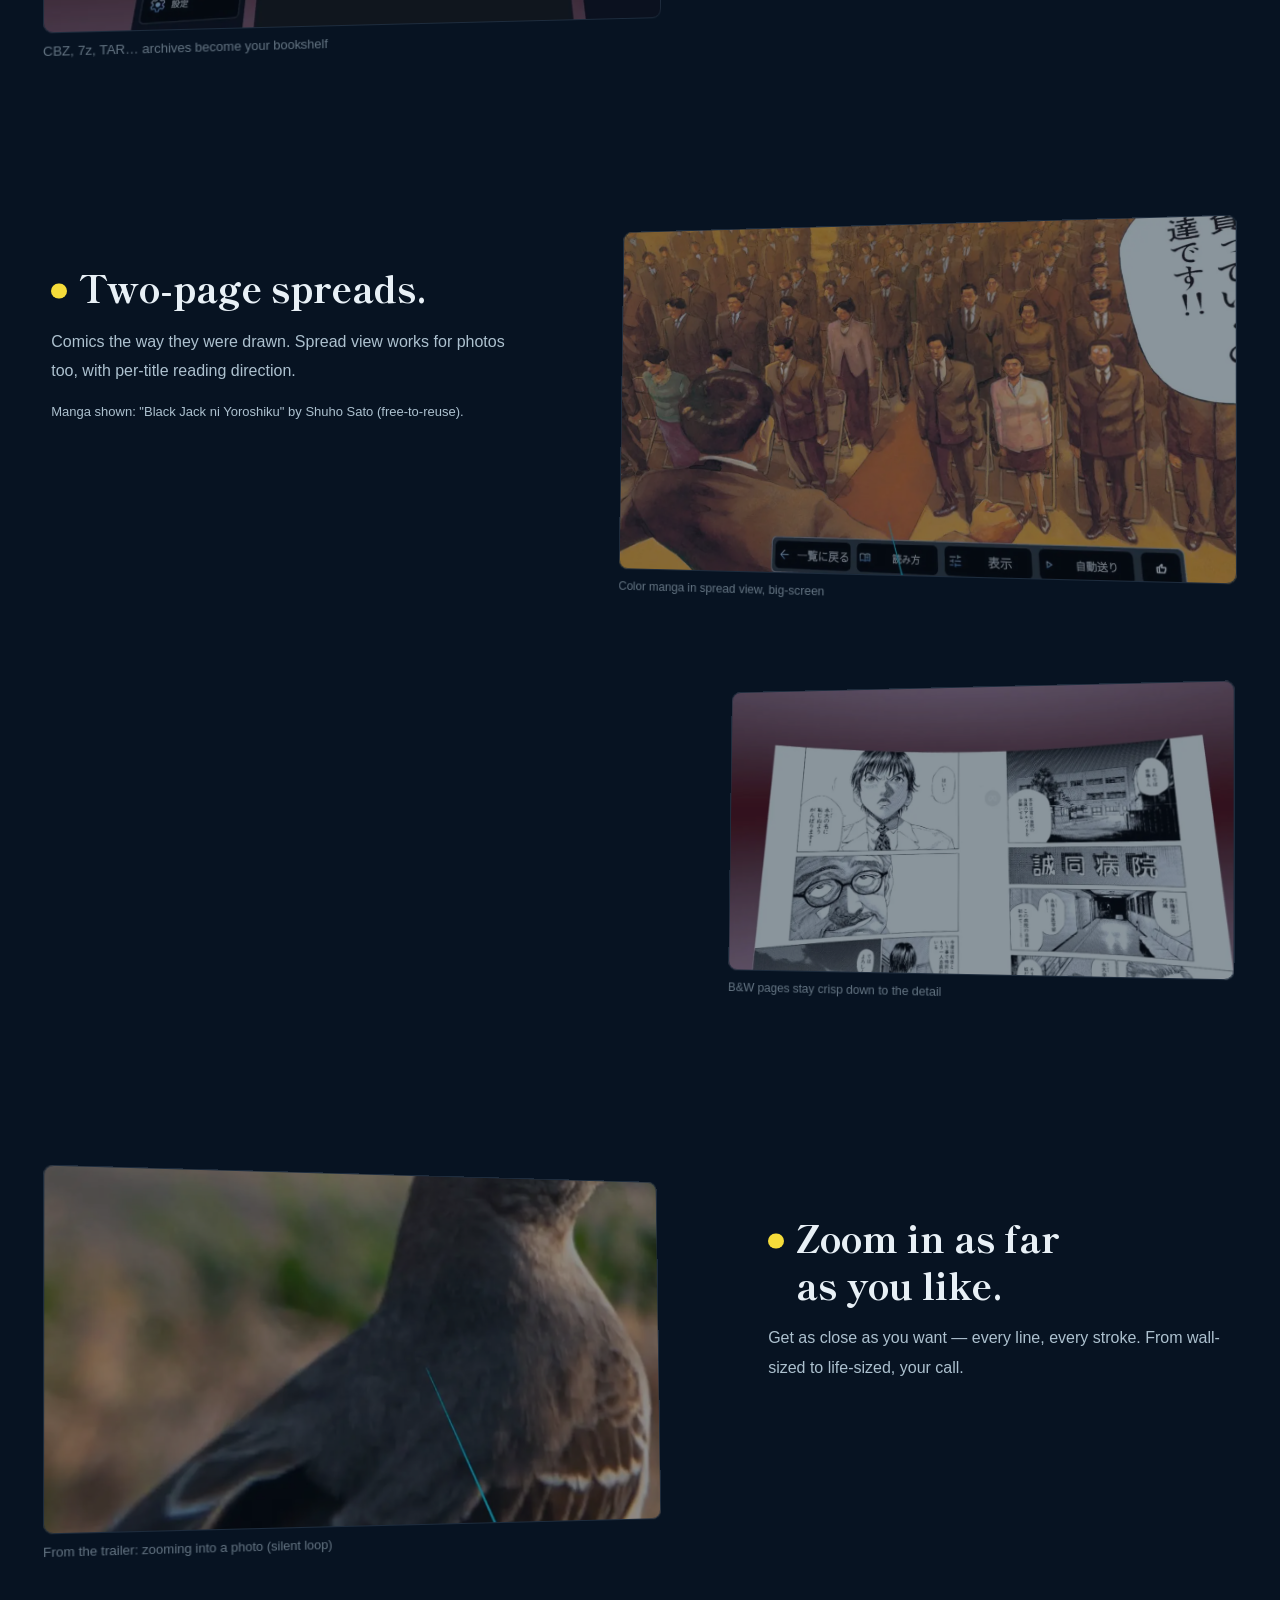
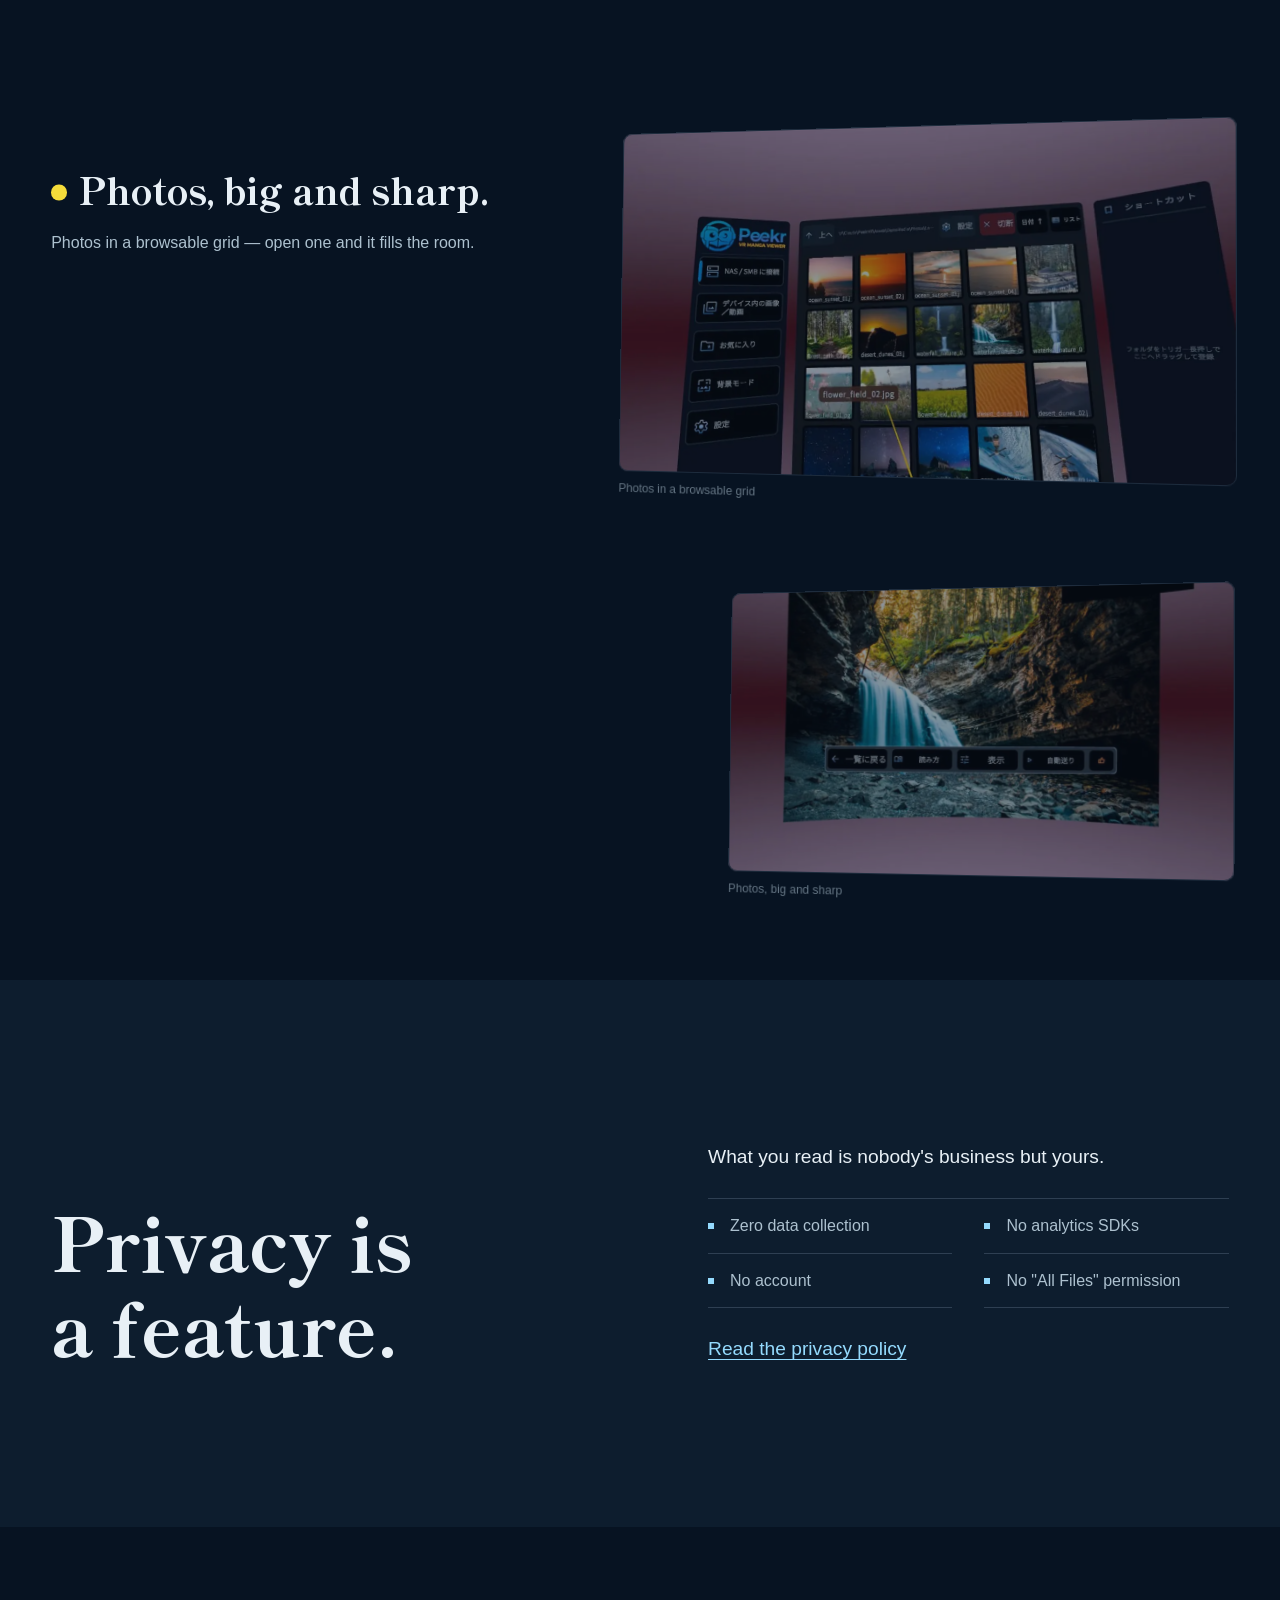
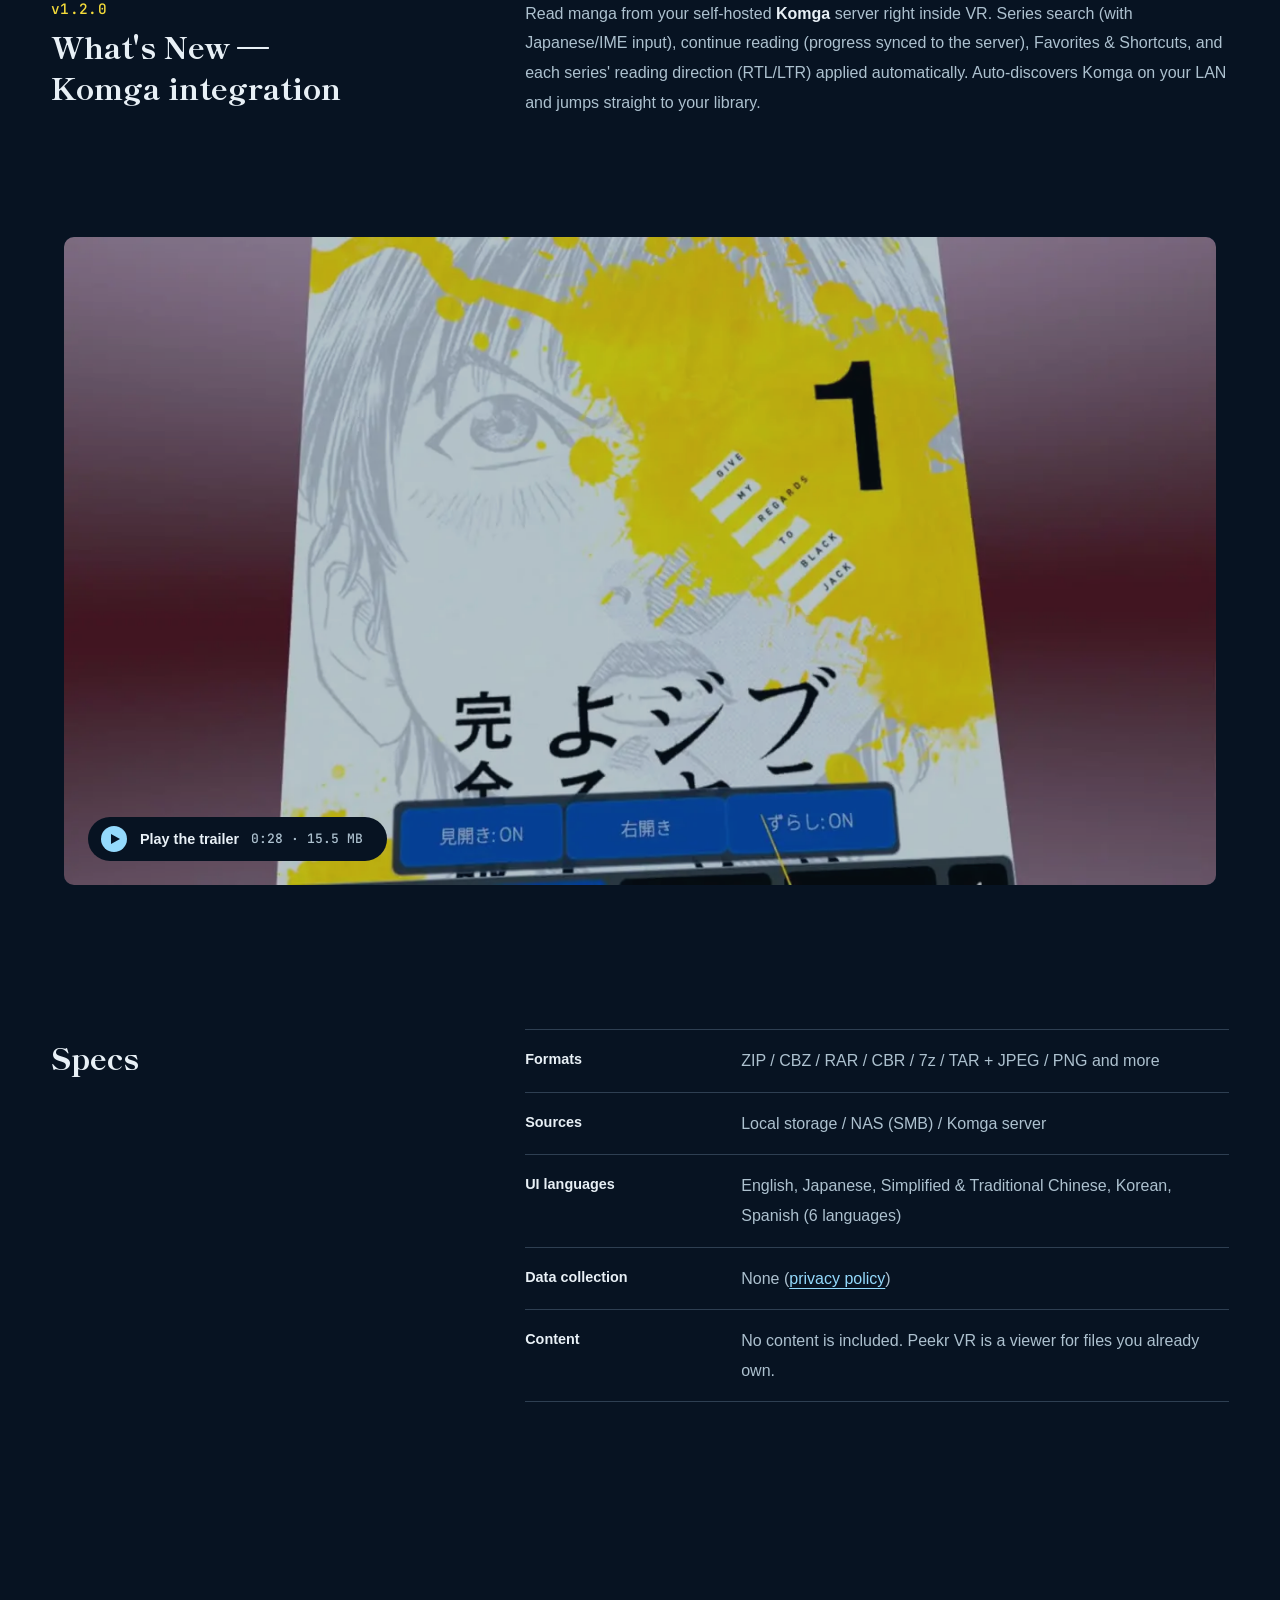
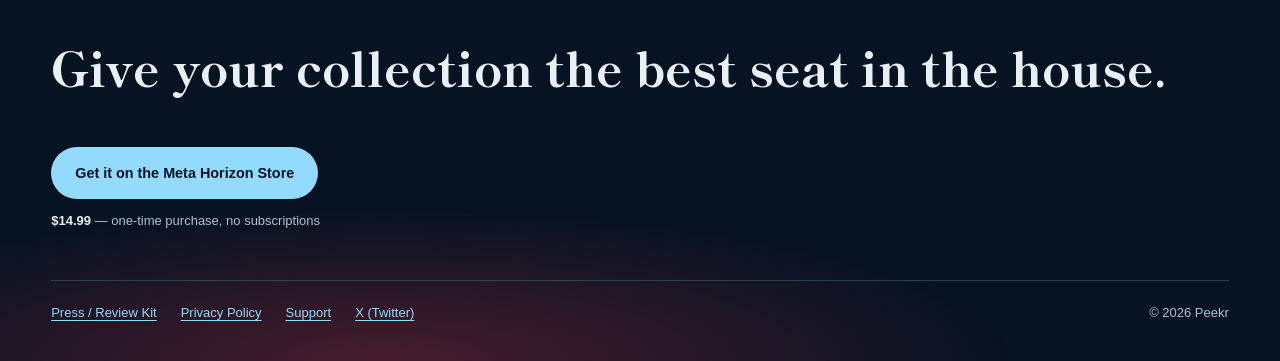
==== commit 3eddc95b: "redesign: Peekr VR site — curved-panel hero, Feature Stack walkthrough, shared design system - desig" ====
--- a/index.html
+++ b/index.html
@@ -1,8 +1,8 @@
 <!DOCTYPE html>
-<html lang="ja">
+<html lang="ja" class="ja">
 <head>
 <meta charset="utf-8">
-<meta name="viewport" content="width=device-width, initial-scale=1">
+<meta name="viewport" content="width=device-width, initial-scale=1, viewport-fit=cover">
 <title>Peekr VR — ZIPも RARも 7zも、開かないで開く。| VR comic & photo reader for Meta Quest</title>
 <meta name="description" content="Peekr VR — Meta Quest 3 向け 画像・動画・漫画ビューワー。ZIP/CBZ/RAR/7z を解凍せず直読、NAS(SMB)直結、Komga連携、ズーム無制限、データ収集ゼロ。/ A media viewer for Meta Quest 3: read archives without extracting, straight from your NAS or Komga server.">
 <meta property="og:title" content="Peekr VR — VR comic & photo reader for Meta Quest">
@@ -10,239 +10,253 @@
 <meta property="og:image" content="https://peekrvr.github.io/assets/trailer_poster.jpg">
 <meta property="og:url" content="https://peekrvr.github.io/">
 <meta name="twitter:card" content="summary_large_image">
-<style>
-  :root { --accent:#9ED6FA; --bg:#0d1b2a; --panel:#13243a; --panel2:#182c46; --text:#e8eef4; --muted:#9fb3c8; }
-  * { box-sizing:border-box; margin:0; padding:0; }
-  html { scroll-behavior:smooth; }
-  body { background:var(--bg); color:var(--text); line-height:1.8;
-         font-family:-apple-system, BlinkMacSystemFont, "Segoe UI", "Hiragino Kaku Gothic ProN", "Yu Gothic UI", Meiryo, sans-serif; }
-  a { color:var(--accent); }
-  img { max-width:100%; display:block; }
-  .wrap { max-width:960px; margin:0 auto; padding:0 24px; }
-
-  /* 言語切替 */
-  .langbar { display:flex; justify-content:flex-end; gap:8px; padding:14px 0; }
-  .langbar button { background:transparent; border:1px solid #2a4260; color:var(--muted);
-                    padding:4px 14px; border-radius:999px; cursor:pointer; font-size:.85rem; }
-  .langbar button.on { background:var(--accent); border-color:var(--accent); color:#06121f; font-weight:700; }
-  [data-l] { display:none; }
-  html.ja [data-l="ja"] { display:revert; }
-  html.en [data-l="en"] { display:revert; }
-
-  /* ヒーロー */
-  .hero { text-align:center; padding:40px 0 48px; }
-  .hero img.logo { width:150px; margin:0 auto 18px; }
-  .hero h1 { color:var(--accent); font-size:2.6rem; letter-spacing:.03em; margin-bottom:20px; }
-  .catch { font-size:1.7rem; font-weight:700; line-height:1.5; }
-  .subcatch { color:var(--muted); font-size:1.05rem; margin:10px 0 30px; }
-  .cta { display:flex; gap:14px; justify-content:center; flex-wrap:wrap; }
-  .cta a.store { background:var(--accent); color:#06121f; font-weight:800; text-decoration:none;
-                 padding:14px 30px; border-radius:14px; font-size:1.05rem; }
-  .cta a.store.alt { background:transparent; color:var(--accent); border:2px solid var(--accent); }
-  .price { color:var(--muted); font-size:.9rem; margin-top:14px; }
-  .device { color:var(--muted); font-size:.8rem; }
-
-  section { padding:44px 0; }
-  h2.secTitle { color:var(--accent); font-size:1.5rem; text-align:center; margin-bottom:28px; }
-
-  /* トレーラー */
-  video { width:100%; border-radius:14px; background:#000; }
-
-  /* 特長 */
-  .grid { display:grid; grid-template-columns:repeat(auto-fit,minmax(270px,1fr)); gap:16px; }
-  .feature { background:var(--panel); border-radius:14px; padding:22px 24px; }
-  .feature .icon { font-size:1.8rem; margin-bottom:8px; }
-  .feature h3 { color:var(--accent); font-size:1.05rem; margin-bottom:8px; }
-  .feature p { color:var(--muted); font-size:.93rem; }
-
-  /* スクショ */
-  .shots { display:grid; grid-template-columns:repeat(auto-fit,minmax(290px,1fr)); gap:14px; }
-  .shots figure { background:var(--panel); border-radius:12px; overflow:hidden; }
-  .shots img { width:100%; aspect-ratio:16/9; object-fit:cover; }
-  .shots figcaption { padding:10px 14px; color:var(--muted); font-size:.85rem; }
-
-  /* What's New */
-  .news { background:var(--panel2); border-left:4px solid var(--accent); border-radius:12px; padding:22px 26px; }
-  .news h3 { color:var(--accent); margin-bottom:8px; font-size:1.05rem; }
-  .news p { color:var(--muted); font-size:.95rem; }
-
-  /* スペック */
-  table.spec { width:100%; border-collapse:collapse; background:var(--panel); border-radius:12px; overflow:hidden; }
-  table.spec th, table.spec td { padding:12px 18px; text-align:left; font-size:.93rem; border-bottom:1px solid #22385a; }
-  table.spec th { color:var(--accent); width:34%; font-weight:600; vertical-align:top; }
-  table.spec td { color:var(--muted); }
-  table.spec tr:last-child th, table.spec tr:last-child td { border-bottom:none; }
-
-  /* 最後のCTA */
-  .lastcta { text-align:center; background:var(--panel2); border-radius:16px; padding:38px 24px; }
-  .lastcta .catch { font-size:1.35rem; margin-bottom:22px; }
-
-  footer { color:var(--muted); font-size:.85rem; padding:36px 0 48px; text-align:center; }
-  footer nav { margin-bottom:12px; display:flex; gap:18px; justify-content:center; flex-wrap:wrap; }
-</style>
+<meta name="theme-color" content="#0b1424">
+<link rel="icon" href="./assets/logo_68.png">
+<link rel="preload" href="./assets/fonts/shippori-b1-800-sub.woff2" as="font" type="font/woff2" crossorigin>
+<link rel="preload" href="./assets/trailer_poster.webp" as="image" type="image/webp" fetchpriority="high">
+<link rel="stylesheet" href="./assets/tokens.css">
+<link rel="stylesheet" href="./assets/site.css">
+<script>
+  /* language before first paint: ?lang= → saved → browser */
+  (function(){
+    var q=null; try{ q=new URLSearchParams(location.search).get('lang'); }catch(e){}
+    var s=null; try{ s=localStorage.getItem('peekr_lang'); }catch(e){}
+    var l=q||s||((navigator.language||'').toLowerCase().indexOf('ja')===0?'ja':'en');
+    l=(l==='ja')?'ja':'en';
+    var d=document.documentElement; d.classList.remove('ja','en'); d.classList.add(l); d.lang=l;
+  })();
+</script>
+<script src="./assets/peekr.js" defer></script>
 </head>
 <body>
-<div class="wrap">
-  <div class="langbar">
-    <button id="btnJa" onclick="setLang('ja')">日本語</button>
-    <button id="btnEn" onclick="setLang('en')">English</button>
+
+<header class="nav">
+  <a class="wordmark" href="./index.html"><img src="./assets/logo_68.png" alt="" width="34" height="34">Peekr VR</a>
+  <div class="nav__end">
+    <div class="langsw" role="group" aria-label="Language">
+      <button id="btnJa" type="button" aria-pressed="false" data-set-lang="ja">日本語</button>
+      <button id="btnEn" type="button" aria-pressed="false" data-set-lang="en">English</button>
+    </div>
+    <a class="btn btn--ghost nav__store" data-l="ja" href="https://www.meta.com/ja-jp/experiences/peekr-vr/1157359374130212/">ストアで見る</a>
+    <a class="btn btn--ghost nav__store" data-l="en" href="https://www.meta.com/en-us/experiences/peekr-vr/1157359374130212/">View in store</a>
   </div>
-
-  <!-- ヒーロー -->
-  <header class="hero">
-    <img class="logo" src="./assets/logo.png" alt="Peekr VR logo">
-    <h1>Peekr VR</h1>
-    <p class="catch" data-l="ja">ZIPも RARも 7zも、<br>開かないで開く。</p>
-    <p class="catch" data-l="en">ZIP, RAR, 7z —<br>open them without opening them.</p>
-    <p class="subcatch" data-l="ja">NASに置いたまま、どこまでも寄れる。<br>Meta Quest 3 向け 画像・動画・漫画ビューワー</p>
-    <p class="subcatch" data-l="en">Leave your library on the NAS — and zoom in as far as you like.<br>A comic, photo &amp; video viewer for Meta Quest 3</p>
-    <div class="cta">
-      <a class="store" data-l="ja" href="https://www.meta.com/ja-jp/experiences/peekr-vr/1157359374130212/">Meta Horizon Store で入手</a>
-      <a class="store" data-l="en" href="https://www.meta.com/en-us/experiences/peekr-vr/1157359374130212/">Get it on the Meta Horizon Store</a>
-    </div>
-    <p class="price" data-l="ja">¥1,980（買い切り・追加課金なし）</p>
-    <p class="price" data-l="en">$14.99 — one-time purchase, no subscriptions</p>
-    <p class="device" data-l="ja">対応機種などの詳細はストアページをご確認ください</p>
-    <p class="device" data-l="en">See the store page for device compatibility details</p>
-  </header>
-
-  <!-- キービジュアル（トレーラーなし版） -->
-  <section>
-    <img src="./assets/trailer_poster.jpg" alt="Peekr VR key visual" style="width:100%;border-radius:14px;">
-  </section>
-
-  <!-- 特長 -->
-  <section>
-    <h2 class="secTitle" data-l="ja">特長</h2>
-    <h2 class="secTitle" data-l="en">Features</h2>
-    <div class="grid">
-      <div class="feature">
-        <div class="icon">📦</div>
-        <h3 data-l="ja">圧縮ファイルを、そのまま読む</h3>
-        <h3 data-l="en">Read archives as-is</h3>
+</header>
+
+<main>
+  <!-- hero: the key visual on a curved panel above the horizon -->
+  <section class="hero" aria-labelledby="hero-h">
+    <div class="hero__text">
+      <h1 id="hero-h"><span data-l="ja"><span class="ln">ZIPも RARも 7zも、</span><br><span class="ln">開かないで開く。</span></span><span data-l="en">ZIP, RAR, 7z —<br>open them without opening them.</span></h1>
+      <p class="hero__sub" data-l="ja">NASに置いたまま、どこまでも寄れる。<br><strong>Meta Quest 3 向け 画像・動画・漫画ビューワー</strong></p>
+      <p class="hero__sub" data-l="en">Leave your library on the NAS — and zoom in as far as you like.<br><strong>A comic, photo &amp; video viewer for Meta Quest 3</strong></p>
+      <div class="buy">
+        <a class="btn" data-l="ja" href="https://www.meta.com/ja-jp/experiences/peekr-vr/1157359374130212/">Meta Horizon Store で入手</a>
+        <a class="btn" data-l="en" href="https://www.meta.com/en-us/experiences/peekr-vr/1157359374130212/">Get it on the Meta Horizon Store</a>
+        <p class="buy__meta" data-l="ja"><span class="buy__price">¥1,980</span>（買い切り・追加課金なし）<br>対応機種などの詳細はストアページをご確認ください</p>
+        <p class="buy__meta" data-l="en"><span class="buy__price">$14.99</span> — one-time purchase, no subscriptions<br>See the store page for device compatibility details</p>
+      </div>
+    </div>
+
+    <figure class="stage" id="stage">
+      <div class="stage__box" role="img" aria-label="Peekr VR key visual — the file browser floating in VR">
+        <div class="stage__rig">
+          <div class="screen" aria-hidden="true">
+            <span style="--i:0"></span><span style="--i:1"></span><span style="--i:2"></span><span style="--i:3"></span><span style="--i:4"></span><span style="--i:5"></span><span style="--i:6"></span><span style="--i:7"></span><span style="--i:8"></span><span style="--i:9"></span><span style="--i:10"></span><span style="--i:11"></span><span style="--i:12"></span><span style="--i:13"></span>
+          </div>
+        </div>
+      </div>
+    </figure>
+  </section>
+
+  <!-- walkthrough: one session in the headset, step by step -->
+  <section class="walk" aria-label="Features">
+    <h2 class="vh" data-l="ja">特長</h2>
+    <h2 class="vh" data-l="en">Features</h2>
+
+    <article class="step">
+      <div class="step__text">
+        <h3 data-l="ja">置いたまま、読む。</h3>
+        <h3 data-l="en">Leave it on the NAS.</h3>
+        <p data-l="ja">蔵書はNASに置いたまま。Questへの転送は要りません。ネットワーク越しにそのまま読めます。</p>
+        <p data-l="en">Your library stays on the NAS. Nothing to transfer to the headset — read over the network.</p>
+        <p data-l="ja"><strong>Komga サーバー連携</strong>：シリーズ検索（日本語入力対応）・お気に入り・読書進捗の同期・読み方向（右開き/左開き）の自動反映。</p>
+        <p data-l="en"><strong>Native Komga integration</strong>: series search, favorites, reading-progress sync, and automatic reading direction (RTL/LTR) per series.</p>
+      </div>
+      <div class="step__figs">
+        <figure class="panel">
+          <picture><source srcset="./assets/06_komga.webp" type="image/webp"><img src="./assets/06_komga.jpg" width="1200" height="675" loading="lazy" decoding="async" alt="Komga library browsed inside Peekr VR"></picture>
+          <figcaption data-l="ja">Komgaライブラリにそのままアクセス</figcaption>
+          <figcaption data-l="en">Your Komga library, right inside VR</figcaption>
+        </figure>
+      </div>
+    </article>
+
+    <article class="step step--flip">
+      <div class="step__text">
+        <h3 data-l="ja">開かないで開く。</h3>
+        <h3 data-l="en">Open without opening.</h3>
         <p data-l="ja">ZIP / CBZ / RAR / CBR / 7z / TAR を解凍せずに直接オープン。変換もコピーも不要です。</p>
         <p data-l="en">Opens ZIP / CBZ / RAR / CBR / 7z / TAR directly — no extraction, no conversion, no copying.</p>
-      </div>
-      <div class="feature">
-        <div class="icon">🖥️</div>
-        <h3 data-l="ja">NAS（SMB）直結</h3>
-        <h3 data-l="en">Straight from your NAS (SMB)</h3>
-        <p data-l="ja">蔵書はNASに置いたまま。Questへの転送は要りません。ネットワーク越しにそのまま読めます。</p>
-        <p data-l="en">Your library stays on the NAS. Nothing to transfer to the headset — read over the network.</p>
-      </div>
-      <div class="feature">
-        <div class="icon">📚</div>
-        <h3 data-l="ja">Komga サーバー連携</h3>
-        <h3 data-l="en">Native Komga integration</h3>
-        <p data-l="ja">シリーズ検索（日本語入力対応）・お気に入り・読書進捗の同期・読み方向（右開き/左開き）の自動反映。</p>
-        <p data-l="en">Series search, favorites, reading-progress sync, and automatic reading direction (RTL/LTR) per series.</p>
-      </div>
-      <div class="feature">
-        <div class="icon">🔍</div>
-        <h3 data-l="ja">ズーム無制限</h3>
-        <h3 data-l="en">Unlimited zoom</h3>
+        <ul class="ext" aria-label="Formats">
+          <li>zip</li><li>cbz</li><li>rar</li><li>cbr</li><li>7z</li><li>tar</li>
+        </ul>
+      </div>
+      <div class="step__figs">
+        <figure class="panel">
+          <picture><source srcset="./assets/03_formats_cbz_7z_tar.webp" type="image/webp"><img src="./assets/03_formats_cbz_7z_tar.jpg" width="1200" height="675" loading="lazy" decoding="async" alt="CBZ, 7z and TAR archives listed as a bookshelf in Peekr VR"></picture>
+          <figcaption data-l="ja">CBZ・7z・TAR…圧縮のまま本棚に</figcaption>
+          <figcaption data-l="en">CBZ, 7z, TAR… archives become your bookshelf</figcaption>
+        </figure>
+      </div>
+    </article>
+
+    <article class="step">
+      <div class="step__text">
+        <h3 data-l="ja">見開きで。</h3>
+        <h3 data-l="en">Two-page spreads.</h3>
+        <p data-l="ja">漫画は見開きで。写真にも見開き表示を拡張。読み方向は作品ごとに切り替えできます。</p>
+        <p data-l="en">Comics the way they were drawn. Spread view works for photos too, with per-title reading direction.</p>
+        <p class="credit" data-l="ja">漫画作例：「ブラックジャックによろしく」佐藤秀峰（二次利用フリー作品）</p>
+        <p class="credit" data-l="en">Manga shown: "Black Jack ni Yoroshiku" by Shuho Sato (free-to-reuse).</p>
+      </div>
+      <div class="step__figs step__figs--pair">
+        <figure class="panel">
+          <picture><source srcset="./assets/01_manga_spread_color.webp" type="image/webp"><img src="./assets/01_manga_spread_color.jpg" width="1200" height="675" loading="lazy" decoding="async" alt="Color manga shown as a two-page spread on a large virtual screen"></picture>
+          <figcaption data-l="ja">見開きでカラー漫画を大画面表示</figcaption>
+          <figcaption data-l="en">Color manga in spread view, big-screen</figcaption>
+        </figure>
+        <figure class="panel">
+          <picture><source srcset="./assets/02_manga_spread_bw.webp" type="image/webp"><img src="./assets/02_manga_spread_bw.jpg" width="1200" height="675" loading="lazy" decoding="async" alt="Black-and-white manga spread with fine linework"></picture>
+          <figcaption data-l="ja">モノクロ原稿も細部までくっきり</figcaption>
+          <figcaption data-l="en">B&amp;W pages stay crisp down to the detail</figcaption>
+        </figure>
+      </div>
+    </article>
+
+    <article class="step step--flip">
+      <div class="step__text">
+        <h3 data-l="ja">どこまでも寄れる。</h3>
+        <h3 data-l="en">Zoom in as far as you like.</h3>
         <p data-l="ja">作家の筆づかい、線の入り抜き。心ゆくまで寄って読めます。大画面も原寸も自由自在。</p>
         <p data-l="en">Get as close as you want — every line, every stroke. From wall-sized to life-sized, your call.</p>
       </div>
-      <div class="feature">
-        <div class="icon">📖</div>
-        <h3 data-l="ja">見開き表示</h3>
-        <h3 data-l="en">Two-page spreads</h3>
-        <p data-l="ja">漫画は見開きで。写真にも見開き表示を拡張。読み方向は作品ごとに切り替えできます。</p>
-        <p data-l="en">Comics the way they were drawn. Spread view works for photos too, with per-title reading direction.</p>
-      </div>
-      <div class="feature">
-        <div class="icon">🔒</div>
-        <h3 data-l="ja">プライバシーは、機能です</h3>
-        <h3 data-l="en">Privacy is a feature</h3>
-        <p data-l="ja">データ収集ゼロ。解析SDKなし。アカウント不要。あなたが何を読むかは、あなただけのものです。</p>
-        <p data-l="en">Zero data collection. No analytics SDKs. No account. What you read is nobody's business but yours.</p>
-      </div>
-    </div>
-  </section>
-
-  <!-- スクリーンショット -->
-  <section>
-    <h2 class="secTitle" data-l="ja">スクリーンショット</h2>
-    <h2 class="secTitle" data-l="en">Screenshots</h2>
-    <div class="shots">
-      <figure><img src="./assets/01_manga_spread_color.jpg" alt="Manga spread view (color)" loading="lazy">
-        <figcaption data-l="ja">見開きでカラー漫画を大画面表示</figcaption>
-        <figcaption data-l="en">Color manga in spread view, big-screen</figcaption></figure>
-      <figure><img src="./assets/02_manga_spread_bw.jpg" alt="Manga spread view (B&W)" loading="lazy">
-        <figcaption data-l="ja">モノクロ原稿も細部までくっきり</figcaption>
-        <figcaption data-l="en">B&amp;W pages stay crisp down to the detail</figcaption></figure>
-      <figure><img src="./assets/03_formats_cbz_7z_tar.jpg" alt="Archive formats" loading="lazy">
-        <figcaption data-l="ja">CBZ・7z・TAR…圧縮のまま本棚に</figcaption>
-        <figcaption data-l="en">CBZ, 7z, TAR… archives become your bookshelf</figcaption></figure>
-      <figure><img src="./assets/04_photo_grid.jpg" alt="Photo grid" loading="lazy">
-        <figcaption data-l="ja">写真はグリッドで一覧</figcaption>
-        <figcaption data-l="en">Photos in a browsable grid</figcaption></figure>
-      <figure><img src="./assets/05_photo_fullscreen.jpg" alt="Photo fullscreen" loading="lazy">
-        <figcaption data-l="ja">写真も大画面・高精細で</figcaption>
-        <figcaption data-l="en">Photos, big and sharp</figcaption></figure>
-      <figure><img src="./assets/06_komga.jpg" alt="Komga integration" loading="lazy">
-        <figcaption data-l="ja">Komgaライブラリにそのままアクセス</figcaption>
-        <figcaption data-l="en">Your Komga library, right inside VR</figcaption></figure>
-    </div>
-  </section>
-
-  <!-- What's New -->
-  <section>
-    <div class="news">
-      <h3 data-l="ja">新着 v1.2.0 — Komga 連携</h3>
-      <h3 data-l="en">What's New in v1.2.0 — Komga integration</h3>
+      <div class="step__figs">
+        <figure class="panel">
+          <video class="js-loop" muted loop playsinline preload="none" width="960" height="540" poster="./assets/zoom_loop_poster.webp" aria-label="Zooming into a photo in Peekr VR (excerpt from the trailer)">
+            <source src="./assets/zoom_loop.mp4" type="video/mp4">
+          </video>
+          <figcaption data-l="ja">予告編より：写真を拡大していく様子（無音・繰り返し）</figcaption>
+          <figcaption data-l="en">From the trailer: zooming into a photo (silent loop)</figcaption>
+        </figure>
+      </div>
+    </article>
+
+    <article class="step">
+      <div class="step__text">
+        <h3 data-l="ja">写真も、大画面で。</h3>
+        <h3 data-l="en">Photos, big and sharp.</h3>
+        <p data-l="ja">写真はグリッドで一覧。開けば大画面・高精細で。</p>
+        <p data-l="en">Photos in a browsable grid — open one and it fills the room.</p>
+      </div>
+      <div class="step__figs step__figs--pair">
+        <figure class="panel">
+          <picture><source srcset="./assets/04_photo_grid.webp" type="image/webp"><img src="./assets/04_photo_grid.jpg" width="1200" height="675" loading="lazy" decoding="async" alt="Photo thumbnails in a grid inside Peekr VR"></picture>
+          <figcaption data-l="ja">写真はグリッドで一覧</figcaption>
+          <figcaption data-l="en">Photos in a browsable grid</figcaption>
+        </figure>
+        <figure class="panel">
+          <picture><source srcset="./assets/05_photo_fullscreen.webp" type="image/webp"><img src="./assets/05_photo_fullscreen.jpg" width="1200" height="675" loading="lazy" decoding="async" alt="A single photo displayed full-screen in VR"></picture>
+          <figcaption data-l="ja">写真も大画面・高精細で</figcaption>
+          <figcaption data-l="en">Photos, big and sharp</figcaption>
+        </figure>
+      </div>
+    </article>
+  </section>
+
+  <!-- privacy as a feature -->
+  <section class="quiet" aria-labelledby="quiet-h">
+    <h2 id="quiet-h"><span data-l="ja">プライバシーは、<br>機能です。</span><span data-l="en">Privacy is<br>a feature.</span></h2>
+    <div class="quiet__body">
+      <p data-l="ja">あなたが何を読むかは、あなただけのものです。</p>
+      <p data-l="en">What you read is nobody's business but yours.</p>
+      <ul class="facts" data-l="ja">
+        <li>データ収集ゼロ</li>
+        <li>解析SDKなし</li>
+        <li>アカウント不要</li>
+        <li>全ファイルアクセス権限を使わない</li>
+      </ul>
+      <ul class="facts" data-l="en">
+        <li>Zero data collection</li>
+        <li>No analytics SDKs</li>
+        <li>No account</li>
+        <li>No "All Files" permission</li>
+      </ul>
+      <p data-l="ja"><a href="./privacy.html">プライバシーポリシーを読む</a></p>
+      <p data-l="en"><a href="./privacy.html">Read the privacy policy</a></p>
+    </div>
+  </section>
+
+  <!-- what's new -->
+  <section class="news" aria-labelledby="news-h">
+    <h2 id="news-h"><span class="ver">v1.2.0</span><span data-l="ja">新着 — Komga 連携</span><span data-l="en">What's New — Komga integration</span></h2>
+    <div>
       <p data-l="ja">自宅のNASに置いた <strong>Komga</strong> サーバーのマンガを、VRでそのまま閲覧できるようになりました。シリーズ検索（日本語入力に対応）、続きから読む（読書進捗をサーバーと同期）、お気に入り・ショートカット登録、シリーズごとの読み方向（右開き／左開き）の自動反映に対応。LAN上の Komga を自動検出し、設定済みなら起動後すぐライブラリへ。</p>
       <p data-l="en">Read manga from your self-hosted <strong>Komga</strong> server right inside VR. Series search (with Japanese/IME input), continue reading (progress synced to the server), Favorites &amp; Shortcuts, and each series' reading direction (RTL/LTR) applied automatically. Auto-discovers Komga on your LAN and jumps straight to your library.</p>
     </div>
   </section>
 
-  <!-- スペック -->
-  <section>
-    <h2 class="secTitle" data-l="ja">仕様</h2>
-    <h2 class="secTitle" data-l="en">Specs</h2>
-    <table class="spec">
-      <tr>
-        <th data-l="ja">対応フォーマット</th><th data-l="en">Formats</th>
-        <td>ZIP / CBZ / RAR / CBR / 7z / TAR + JPEG / PNG ほか / and more</td>
-      </tr>
-      <tr>
-        <th data-l="ja">接続</th><th data-l="en">Sources</th>
-        <td data-l="ja">本体ストレージ／NAS（SMB）／Komga サーバー</td>
-        <td data-l="en">Local storage / NAS (SMB) / Komga server</td>
-      </tr>
-      <tr>
-        <th data-l="ja">UI言語</th><th data-l="en">UI languages</th>
-        <td data-l="ja">日本語・英語・簡体字中国語・繁体字中国語・韓国語・スペイン語（6言語）</td>
-        <td data-l="en">English, Japanese, Simplified &amp; Traditional Chinese, Korean, Spanish (6 languages)</td>
-      </tr>
-      <tr>
-        <th data-l="ja">データ収集</th><th data-l="en">Data collection</th>
-        <td data-l="ja">ゼロ（<a href="./privacy.html">プライバシーポリシー</a>）</td>
-        <td data-l="en">None (<a href="./privacy.html">privacy policy</a>)</td>
-      </tr>
-      <tr>
-        <th data-l="ja">コンテンツ</th><th data-l="en">Content</th>
-        <td data-l="ja">本アプリにコンテンツは含まれません。お手持ちのファイルを表示するビューワーです。</td>
-        <td data-l="en">No content is included. Peekr VR is a viewer for files you already own.</td>
-      </tr>
-    </table>
-  </section>
-
-  <!-- 最後のCTA -->
-  <section>
-    <div class="lastcta">
-      <p class="catch" data-l="ja">あなたの蔵書に、いちばん静かな特等席を。</p>
-      <p class="catch" data-l="en">Give your collection the best seat in the house.</p>
-      <div class="cta">
-        <a class="store" data-l="ja" href="https://www.meta.com/ja-jp/experiences/peekr-vr/1157359374130212/">Meta Horizon Store で入手 — ¥1,980</a>
-        <a class="store" data-l="en" href="https://www.meta.com/en-us/experiences/peekr-vr/1157359374130212/">Get it on the Horizon Store — $14.99</a>
-      </div>
-    </div>
-  </section>
-
-  <footer>
-    <nav>
+  <!-- trailer: nothing downloads until asked (15.5 MB) -->
+  <section class="reel" aria-labelledby="reel-h">
+    <h2 id="reel-h" class="vh"><span data-l="ja">トレーラー</span><span data-l="en">Trailer</span></h2>
+    <a class="reel__btn js-reel" href="./assets/trailer.mp4">
+      <picture><source srcset="./assets/trailer_cover.webp" type="image/webp"><img src="./assets/trailer_cover.jpg" width="1280" height="720" loading="lazy" decoding="async" alt=""></picture>
+      <span class="reel__label">
+        <svg viewBox="0 0 28 28" aria-hidden="true"><circle cx="14" cy="14" r="13" fill="var(--color-accent)"/><path d="M11 9 L20 14 L11 19 Z" fill="var(--color-accent-ink)"/></svg>
+        <span data-l="ja">トレーラーを再生</span><span data-l="en">Play the trailer</span>
+        <span class="mono">0:28 · 15.5 MB</span>
+      </span>
+    </a>
+  </section>
+
+  <!-- spec -->
+  <section class="spec" aria-labelledby="spec-h">
+    <h2 id="spec-h"><span data-l="ja">仕様</span><span data-l="en">Specs</span></h2>
+    <dl>
+      <div class="row">
+        <dt><span data-l="ja">対応フォーマット</span><span data-l="en">Formats</span></dt>
+        <dd>ZIP / CBZ / RAR / CBR / 7z / TAR + JPEG / PNG <span data-l="ja">ほか</span><span data-l="en">and more</span></dd>
+      </div>
+      <div class="row">
+        <dt><span data-l="ja">接続</span><span data-l="en">Sources</span></dt>
+        <dd><span data-l="ja">本体ストレージ／NAS（SMB）／Komga サーバー</span><span data-l="en">Local storage / NAS (SMB) / Komga server</span></dd>
+      </div>
+      <div class="row">
+        <dt><span data-l="ja">UI言語</span><span data-l="en">UI languages</span></dt>
+        <dd><span data-l="ja">日本語・英語・簡体字中国語・繁体字中国語・韓国語・スペイン語（6言語）</span><span data-l="en">English, Japanese, Simplified &amp; Traditional Chinese, Korean, Spanish (6 languages)</span></dd>
+      </div>
+      <div class="row">
+        <dt><span data-l="ja">データ収集</span><span data-l="en">Data collection</span></dt>
+        <dd><span data-l="ja">ゼロ（<a href="./privacy.html">プライバシーポリシー</a>）</span><span data-l="en">None (<a href="./privacy.html">privacy policy</a>)</span></dd>
+      </div>
+      <div class="row">
+        <dt><span data-l="ja">コンテンツ</span><span data-l="en">Content</span></dt>
+        <dd><span data-l="ja">本アプリにコンテンツは含まれません。お手持ちのファイルを表示するビューワーです。</span><span data-l="en">No content is included. Peekr VR is a viewer for files you already own.</span></dd>
+      </div>
+    </dl>
+  </section>
+</main>
+
+<footer class="end">
+  <p class="end__line" data-l="ja">あなたの蔵書に、いちばん静かな特等席を。</p>
+  <p class="end__line" data-l="en">Give your collection the best seat in the house.</p>
+  <div class="buy">
+    <a class="btn" data-l="ja" href="https://www.meta.com/ja-jp/experiences/peekr-vr/1157359374130212/">Meta Horizon Store で入手</a>
+    <a class="btn" data-l="en" href="https://www.meta.com/en-us/experiences/peekr-vr/1157359374130212/">Get it on the Meta Horizon Store</a>
+    <p class="buy__meta" data-l="ja"><span class="buy__price">¥1,980</span>（買い切り・追加課金なし）</p>
+    <p class="buy__meta" data-l="en"><span class="buy__price">$14.99</span> — one-time purchase, no subscriptions</p>
+  </div>
+  <div class="end__meta">
+    <nav aria-label="Site">
       <a href="./press.html" data-l="ja">プレス／レビューキット</a>
       <a href="./press.html" data-l="en">Press / Review Kit</a>
       <a href="./privacy.html" data-l="ja">プライバシーポリシー</a>
@@ -251,25 +265,9 @@
       <a href="mailto:peekrvr.app@gmail.com" data-l="en">Support</a>
       <a href="https://x.com/PeekrVR">X (Twitter)</a>
     </nav>
-    &copy; 2026 Peekr
-  </footer>
-</div>
-
-<script>
-  function setLang(l){
-    document.documentElement.classList.remove('ja','en');
-    document.documentElement.classList.add(l);
-    document.documentElement.lang = l;
-    document.getElementById('btnJa').classList.toggle('on', l==='ja');
-    document.getElementById('btnEn').classList.toggle('on', l==='en');
-    try{ localStorage.setItem('peekr_lang', l); }catch(e){}
-  }
-  (function(){
-    var q = new URLSearchParams(location.search).get('lang');
-    var saved = null; try{ saved = localStorage.getItem('peekr_lang'); }catch(e){}
-    var l = q || saved || ((navigator.language||'').toLowerCase().startsWith('ja') ? 'ja' : 'en');
-    setLang(l==='ja' ? 'ja' : 'en');
-  })();
-</script>
+    <span class="end__copy">&copy; 2026 Peekr</span>
+  </div>
+</footer>
+
 </body>
 </html>
--- a/assets/tokens.css
+++ b/assets/tokens.css
@@ -0,0 +1,52 @@
+/* Hallmark · genre: atmospheric · theme: custom (brand sky #9ED6FA) · design-system: design.md
+ * vibe: "dark room, curved panel, horizon, yellow laser" · axes: dark / classical-serif (mincho) / cool
+ */
+@font-face {
+  font-family: "Shippori Mincho B1";
+  src: url("./fonts/shippori-b1-800-sub.woff2") format("woff2");
+  font-weight: 800; font-style: normal; font-display: swap;
+}
+@font-face {
+  font-family: "JetBrains Mono";
+  src: url("./fonts/jetbrainsmono-sub.woff2") format("woff2");
+  font-weight: 400 700; font-style: normal; font-display: swap;
+}
+:root {
+  color-scheme: dark;
+  --color-void:       oklch(18.5% 0.035 252);
+  --color-paper-2:    oklch(22.5% 0.04 252);
+  --color-paper-3:    oklch(27% 0.045 252);
+  --color-rule:       oklch(36% 0.04 252);
+  --color-ink:        oklch(95% 0.012 240);
+  --color-ink-2:      oklch(80% 0.03 240);
+  --color-accent:     oklch(85.5% 0.085 230);
+  --color-accent-hi:  oklch(91% 0.06 230);
+  --color-accent-ink: oklch(19% 0.045 252);
+  --color-laser:      oklch(89% 0.17 100);
+  --color-horizon:    oklch(40% 0.12 12);
+  --color-horizon-0:  oklch(40% 0.12 12 / 0);
+  --color-void-0:     oklch(18.5% 0.035 252 / 0);
+  --color-shade:      oklch(10% 0.03 252 / 0.55);
+
+  --font-display: "Shippori Mincho B1", "Hiragino Mincho ProN", "Yu Mincho", serif;
+  --font-body: "Hiragino Sans", "Hiragino Kaku Gothic ProN", "Yu Gothic UI", "Yu Gothic", Meiryo, sans-serif;
+  --font-mono: "JetBrains Mono", ui-monospace, "Cascadia Mono", monospace;
+
+  --space-3xs: 0.25rem; --space-2xs: 0.5rem; --space-xs: 0.75rem;
+  --space-sm: 1rem; --space-md: 1.5rem; --space-lg: 2rem;
+  --space-xl: 3rem; --space-2xl: 4.5rem; --space-3xl: 7rem; --space-4xl: 10rem;
+  --gutter: clamp(1rem, 4vw, 4rem);
+
+  --text-xs: 0.8125rem; --text-sm: 0.9rem; --text-md: 1rem; --text-lg: 1.2rem;
+  --text-xl: clamp(1.4rem, 1rem + 1.4vw, 1.9rem);
+  --text-2xl: clamp(1.75rem, 1.1rem + 2.6vw, 3rem);
+  --text-display: clamp(1.95rem, 0.9rem + 4.6vw, 4.9rem);
+
+  --ease-out: cubic-bezier(0.16, 1, 0.3, 1);
+  --ease-in: cubic-bezier(0.7, 0, 0.84, 0);
+  --dur-micro: 120ms; --dur-short: 220ms; --dur-long: 420ms;
+
+  --radius-panel: 10px; --radius-pill: 999px;
+  --rule-hair: 1px;
+  --z-base: 1; --z-nav: 10;
+}
--- a/assets/site.css
+++ b/assets/site.css
@@ -0,0 +1,349 @@
+/* Hallmark · genre: atmospheric · macrostructure: Feature Stack (index) / Long Document (press, privacy)
+ * theme: custom · enrichment: E-custom CSS-3D curved panel (Tier A) + real trailer excerpt · nav: N9 · footer: Ft5
+ * design-system: design.md · designed-as-app
+ * pre-emit critique: P5 H4 E4 S5 R4 V5
+ */
+
+/* ---------- base ---------- */
+*, *::before, *::after { box-sizing: border-box; }
+html, body { overflow-x: clip; }
+html { -webkit-text-size-adjust: 100%; scroll-padding-top: var(--space-xl); }
+body {
+  margin: 0;
+  background: var(--color-void);
+  color: var(--color-ink);
+  font-family: var(--font-body);
+  font-size: var(--text-md);
+  line-height: 1.85;
+  font-weight: 400;
+  -webkit-font-smoothing: antialiased;
+}
+img, video { max-width: 100%; display: block; }
+h1, h2, h3 { font-style: normal; margin: 0; overflow-wrap: anywhere; min-width: 0; word-break: auto-phrase; }
+p { margin: 0; text-wrap: pretty; }
+:lang(ja) p, :lang(ja) li, :lang(ja) dd, :lang(ja) figcaption { word-break: auto-phrase; }
+h1, h2, h3, .end__line { text-wrap: balance; }
+a { color: var(--color-accent); text-underline-offset: 0.22em; text-decoration-thickness: 1px; }
+a:hover { color: var(--color-accent-hi); text-decoration-color: var(--color-laser); }
+:focus-visible { outline: 2px solid var(--color-laser); outline-offset: 3px; border-radius: 4px; }
+.vh { position: absolute; width: 1px; height: 1px; overflow: hidden; clip-path: inset(50%); white-space: nowrap; }
+.mono { font-family: var(--font-mono); letter-spacing: 0; }
+
+/* language switch (index): only the active language is rendered */
+html.ja [data-l="en"], html.en [data-l="ja"] { display: none !important; }
+
+/* ---------- nav · N9 edge-aligned ---------- */
+.nav {
+  position: relative; z-index: var(--z-nav);
+  display: flex; align-items: center; justify-content: space-between; gap: var(--space-sm);
+  padding: var(--space-sm) var(--gutter);
+}
+.wordmark {
+  display: inline-flex; align-items: center; gap: var(--space-2xs);
+  color: var(--color-ink); text-decoration: none; white-space: nowrap;
+  font-family: var(--font-display); font-weight: 800; font-size: var(--text-lg); letter-spacing: 0.01em;
+}
+.wordmark img { width: 34px; height: 34px; }
+.wordmark:hover { color: var(--color-ink); }
+.nav__end { display: flex; align-items: center; gap: var(--space-xs); }
+.langsw { display: inline-flex; border: var(--rule-hair) solid var(--color-rule); border-radius: var(--radius-pill); padding: 2px; }
+.langsw button {
+  font: inherit; font-size: var(--text-xs); line-height: 1; white-space: nowrap;
+  min-height: 32px; padding: 0 var(--space-xs); border: 0; border-radius: var(--radius-pill);
+  background: transparent; color: var(--color-ink-2); cursor: pointer;
+  transition: background-color var(--dur-micro) var(--ease-out), color var(--dur-micro) var(--ease-out);
+}
+.langsw button[aria-pressed="true"] { background: var(--color-ink); color: var(--color-accent-ink); font-weight: 700; }
+.nav__store { display: none !important; }
+
+/* ---------- buttons ---------- */
+.btn {
+  display: inline-flex; align-items: center; justify-content: center; gap: var(--space-2xs);
+  min-height: 52px; padding: 0 var(--space-md);
+  border-radius: var(--radius-pill);
+  background: var(--color-accent); color: var(--color-accent-ink);
+  font-weight: 700; font-size: var(--text-sm); text-decoration: none; white-space: nowrap;
+  transition: transform var(--dur-micro) var(--ease-out), background-color var(--dur-micro) var(--ease-out);
+}
+.btn:hover { background: var(--color-accent-hi); color: var(--color-accent-ink); }
+.btn:active { transform: translateY(1px); }
+.btn svg { width: 16px; height: 16px; flex: none; }
+.btn--ghost { background: transparent; color: var(--color-ink); border: var(--rule-hair) solid var(--color-rule); min-height: 40px; padding: 0 var(--space-sm); font-weight: 400; font-size: var(--text-xs); }
+.btn--ghost:hover { background: var(--color-paper-2); color: var(--color-ink); }
+
+/* ---------- hero ---------- */
+.hero {
+  position: relative;
+  display: grid; gap: var(--space-lg);
+  padding: var(--space-lg) var(--gutter) var(--space-lg);
+  isolation: isolate;
+}
+.hero::before { /* the horizon under the panel */
+  content: ""; position: absolute; z-index: -1; inset: auto 0 0 0; height: 70%;
+  background: radial-gradient(ellipse 75% 34% at 62% 62%, var(--color-horizon), var(--color-horizon-0) 70%);
+  opacity: 0.85; pointer-events: none;
+}
+.stage::after { /* horizon line */
+  content: ""; position: absolute; z-index: -1; left: -20%; right: -20%; top: 86%; height: 1px;
+  background: linear-gradient(90deg, var(--color-void-0), var(--color-rule) 30%, var(--color-rule) 70%, var(--color-void-0));
+  pointer-events: none;
+}
+.hero__text { display: grid; gap: var(--space-md); align-content: start; max-width: 36rem; }
+.hero h1 {
+  font-family: var(--font-display); font-weight: 800;
+  font-size: var(--text-display); line-height: 1.16; letter-spacing: 0.005em;
+}
+html.en .hero h1 { line-height: 1.08; letter-spacing: -0.005em; }
+.hero__sub { color: var(--color-ink-2); font-size: var(--text-md); max-width: 30rem; }
+.hero__sub strong { color: var(--color-ink); font-weight: 700; }
+.buy { display: grid; gap: var(--space-xs); justify-items: start; margin-top: var(--space-2xs); }
+.buy__meta { color: var(--color-ink-2); font-size: var(--text-xs); line-height: 1.6; }
+.buy__price { color: var(--color-ink); font-weight: 700; font-variant-numeric: tabular-nums; }
+
+/* curved panel — 14 slices of the key visual on a concave cylinder */
+.stage {
+  --W: 84cqw; --n: 14; --sw: calc(var(--W) / 14);
+  --R: calc(var(--W) / 1.2217);           /* arc 70deg = 1.2217 rad, 5deg per slice */
+  container-type: inline-size;
+  position: relative; margin: 0;
+}
+.stage__box { position: relative; width: 100%; aspect-ratio: 16 / 10.4; perspective: 760px; perspective-origin: 50% 42%; }
+.stage__rig {
+  position: absolute; inset: 0;
+  transform-style: preserve-3d;
+  transform: rotateX(var(--rx, 0deg)) rotateY(var(--ry, 0deg));
+  transition: transform 700ms var(--ease-out);
+  animation: settle 1400ms var(--ease-out) both;
+}
+@keyframes settle { from { transform: translateZ(-120px) rotateY(-10deg) rotateX(3deg); } }
+.screen { position: absolute; left: 0; right: 0; top: 8%; height: calc(var(--W) * 0.5625); transform-style: preserve-3d; }
+.screen span {
+  position: absolute; top: 0; height: 100%;
+  left: calc(50% - var(--sw) / 2);
+  width: calc(var(--sw) + 1px);
+  background-image: url("./trailer_poster.jpg");
+  background-image: image-set(url("./trailer_poster.webp") type("image/webp"), url("./trailer_poster.jpg") type("image/jpeg"));
+  background-size: var(--W) 100%;
+  background-position: calc(var(--i) * var(--sw) * -1) 0;
+  transform: translateZ(var(--R)) rotateY(calc((6.5 - var(--i)) * 5deg)) translateZ(calc(var(--R) * -1));
+  backface-visibility: hidden;
+}
+.screen span:first-child { border-radius: var(--radius-panel) 0 0 var(--radius-panel); }
+.screen span:last-child { border-radius: 0 var(--radius-panel) var(--radius-panel) 0; }
+.stage figcaption { margin-top: var(--space-2xs); color: var(--color-ink-2); font-size: var(--text-xs); text-align: center; }
+
+/* ---------- walkthrough · Feature Stack ---------- */
+.walk { padding: var(--space-xl) var(--gutter) var(--space-2xl); display: grid; gap: var(--space-2xl); }
+.walk__intro { max-width: 40rem; display: grid; gap: var(--space-sm); }
+.walk__intro h2 { font-family: var(--font-display); font-weight: 800; font-size: var(--text-2xl); line-height: 1.3; }
+.walk__intro p { color: var(--color-ink-2); }
+.step { display: grid; gap: var(--space-lg); }
+.step__text { display: grid; gap: var(--space-sm); align-content: start; max-width: 32rem; }
+.step h3 {
+  font-family: var(--font-display); font-weight: 800; font-size: var(--text-2xl); line-height: 1.25;
+  display: flex; align-items: baseline; gap: var(--space-xs);
+}
+.step h3::before { /* the pointer dot */
+  content: ""; flex: none; width: 0.42em; height: 0.42em; border-radius: 50%;
+  background: var(--color-laser); transform: translateY(-0.12em);
+}
+.step p { color: var(--color-ink-2); }
+.step__figs { display: grid; gap: var(--space-lg); min-width: 0; }
+.panel { margin: 0; display: grid; gap: var(--space-2xs); min-width: 0; }
+.panel picture { display: block; }
+.panel img, .panel video {
+  width: 100%; height: auto; aspect-ratio: 16 / 9; object-fit: cover;
+  border-radius: var(--radius-panel);
+  background: var(--color-paper-3);
+  outline: var(--rule-hair) solid var(--color-rule); outline-offset: -1px;
+}
+.panel figcaption { color: var(--color-ink-2); font-size: var(--text-xs); line-height: 1.6; }
+.ext {
+  display: flex; flex-wrap: wrap; gap: var(--space-2xs) var(--space-xs);
+  font-family: var(--font-mono); font-size: clamp(0.95rem, 0.7rem + 1vw, 1.2rem); line-height: 1.2; color: var(--color-ink);
+  margin: var(--space-2xs) 0 0; padding: 0; list-style: none;
+}
+.ext li { white-space: nowrap; }
+.ext li::before { content: "."; color: var(--color-laser); }
+.credit { color: var(--color-ink-2); font-size: var(--text-xs); line-height: 1.6; }
+
+/* ---------- privacy band ---------- */
+.quiet {
+  background: var(--color-paper-2);
+  padding: var(--space-3xl) var(--gutter);
+  display: grid; gap: var(--space-lg);
+}
+.quiet h2 { font-family: var(--font-display); font-weight: 800; font-size: var(--text-display); line-height: 1.15; max-width: 14em; }
+.quiet__body { display: grid; gap: var(--space-md); max-width: 38rem; }
+.quiet__body > p { font-size: var(--text-lg); color: var(--color-ink); line-height: 1.8; }
+.facts { margin: 0; padding: 0; list-style: none; display: grid; gap: 0; border-top: var(--rule-hair) solid var(--color-rule); }
+.facts li { padding: var(--space-xs) 0; border-bottom: var(--rule-hair) solid var(--color-rule); color: var(--color-ink-2); display: flex; gap: var(--space-sm); }
+.facts li::before { content: ""; flex: none; width: 6px; height: 6px; margin-top: 0.75em; background: var(--color-accent); }
+
+/* ---------- news ---------- */
+.news { padding: var(--space-2xl) var(--gutter); display: grid; gap: var(--space-md); }
+.news h2 { font-family: var(--font-display); font-weight: 800; font-size: var(--text-xl); line-height: 1.35; display: grid; gap: var(--space-2xs); }
+.news .ver { font-family: var(--font-mono); font-size: var(--text-sm); font-weight: 700; color: var(--color-laser); letter-spacing: 0.02em; }
+.news p { color: var(--color-ink-2); max-width: 44rem; }
+.news strong { color: var(--color-ink); }
+
+/* ---------- trailer ---------- */
+.reel { padding: var(--space-xl) var(--gutter) var(--space-2xl); }
+.reel__btn {
+  position: relative; display: block; width: 100%; max-width: 72rem; margin: 0 auto;
+  padding: 0; border: 0; background: var(--color-paper-3); cursor: pointer; color: var(--color-ink);
+  border-radius: var(--radius-panel); overflow: hidden; text-decoration: none;
+}
+.reel__btn picture { display: block; }
+.reel__btn img { width: 100%; height: auto; aspect-ratio: 16 / 9; object-fit: cover; opacity: 0.72; transition: opacity var(--dur-short) var(--ease-out); }
+.reel__btn:hover img { opacity: 0.85; }
+.reel__label {
+  position: absolute; left: var(--space-md); bottom: var(--space-md);
+  display: inline-flex; align-items: center; gap: var(--space-xs); white-space: nowrap;
+  background: var(--color-void); color: var(--color-ink);
+  padding: var(--space-2xs) var(--space-md) var(--space-2xs) var(--space-xs);
+  border-radius: var(--radius-pill); font-weight: 700; font-size: var(--text-sm);
+}
+.reel__label svg { width: 28px; height: 28px; }
+.reel__label .mono { font-weight: 400; color: var(--color-ink-2); font-size: var(--text-xs); }
+.reel video { width: 100%; max-width: 72rem; margin: 0 auto; aspect-ratio: 16 / 9; border-radius: var(--radius-panel); background: var(--color-void); }
+
+/* ---------- spec ---------- */
+.spec { padding: var(--space-2xl) var(--gutter); display: grid; gap: var(--space-lg); }
+.spec h2 { font-family: var(--font-display); font-weight: 800; font-size: var(--text-xl); }
+.spec dl { margin: 0; display: grid; border-top: var(--rule-hair) solid var(--color-rule); }
+.spec .row { display: grid; gap: var(--space-3xs); padding: var(--space-sm) 0; border-bottom: var(--rule-hair) solid var(--color-rule); }
+.spec dt { color: var(--color-ink); font-weight: 700; font-size: var(--text-sm); }
+.spec dd { margin: 0; color: var(--color-ink-2); min-width: 0; overflow-wrap: anywhere; }
+
+/* ---------- footer · Ft5 statement ---------- */
+.end { padding: var(--space-3xl) var(--gutter) var(--space-lg); display: grid; gap: var(--space-xl); position: relative; isolation: isolate; }
+.end::before {
+  content: ""; position: absolute; z-index: -1; inset: 0;
+  background: radial-gradient(ellipse 70% 45% at 30% 100%, var(--color-horizon), var(--color-horizon-0) 70%);
+  opacity: 0.55; pointer-events: none;
+}
+.end__line { font-family: var(--font-display); font-weight: 800; font-size: var(--text-2xl); line-height: 1.35; max-width: 24em; word-break: auto-phrase; }
+.end .buy { margin: 0; }
+.end__meta {
+  display: flex; flex-wrap: wrap; gap: var(--space-xs) var(--space-md); align-items: baseline;
+  padding-top: var(--space-sm); border-top: var(--rule-hair) solid var(--color-rule);
+  color: var(--color-ink-2); font-size: var(--text-xs);
+}
+.end__meta nav { display: flex; flex-wrap: wrap; gap: var(--space-2xs) var(--space-md); }
+.end__meta a { white-space: nowrap; display: inline-block; padding: var(--space-3xs) 0; }
+.end__copy { margin-left: auto; }
+
+/* ---------- document pages (press, privacy) ---------- */
+.doc { max-width: calc(44rem + 2 * var(--gutter)); margin: 0 auto; padding: var(--space-lg) var(--gutter) var(--space-3xl); }
+.doc h1 { font-family: var(--font-display); font-weight: 800; font-size: var(--text-2xl); line-height: 1.3; margin: 0 0 var(--space-sm); }
+.doc h2 { font-size: var(--text-lg); font-weight: 700; line-height: 1.5; margin: var(--space-xl) 0 var(--space-xs); color: var(--color-ink); }
+.doc p, .doc li { color: var(--color-ink-2); }
+.doc p + p { margin-top: var(--space-sm); }
+.doc ul { padding-left: 1.3em; margin: var(--space-xs) 0 var(--space-sm); }
+.doc li + li { margin-top: var(--space-2xs); }
+.doc li::marker { color: var(--color-accent); }
+.doc strong { color: var(--color-ink); }
+.doc .meta { color: var(--color-ink-2); font-size: var(--text-sm); margin-bottom: var(--space-lg); }
+.doc .lead { color: var(--color-ink); }
+.doc footer { color: var(--color-ink-2); font-size: var(--text-xs); margin-top: var(--space-2xl); padding-top: var(--space-sm); border-top: var(--rule-hair) solid var(--color-rule); }
+.doc-nav { font-size: var(--text-sm); color: var(--color-ink-2); margin-bottom: var(--space-xl); }
+.doc-nav a { display: inline-block; padding: var(--space-3xs) 0; white-space: nowrap; }
+hr.lang { border: 0; border-top: var(--rule-hair) solid var(--color-rule); margin: var(--space-3xl) 0; position: relative; overflow: visible; }
+
+/* press */
+.press-head { display: grid; gap: var(--space-sm); padding-bottom: var(--space-lg); border-bottom: var(--rule-hair) solid var(--color-rule); }
+.press-head h1 { font-size: var(--text-display); line-height: 1.1; margin: 0; }
+.press-head .tagline { color: var(--color-ink); font-size: var(--text-lg); line-height: 1.7; }
+.kit-sec { padding: var(--space-lg) 0; border-bottom: var(--rule-hair) solid var(--color-rule); }
+.kit-sec h2 { margin: 0 0 var(--space-xs); }
+.kit-sec .btns { display: flex; flex-wrap: wrap; gap: var(--space-xs); margin-top: var(--space-sm); }
+.facts-tbl { width: 100%; border-collapse: collapse; font-size: var(--text-sm); }
+.facts-tbl th, .facts-tbl td { text-align: left; vertical-align: top; padding: var(--space-xs) 0; border-bottom: var(--rule-hair) solid var(--color-rule); }
+.facts-tbl tr:last-child th, .facts-tbl tr:last-child td { border-bottom: 0; }
+.facts-tbl th { color: var(--color-ink); font-weight: 700; width: 38%; padding-right: var(--space-sm); }
+.facts-tbl td { color: var(--color-ink-2); font-variant-numeric: tabular-nums; overflow-wrap: anywhere; }
+.hl { list-style: none; padding: 0 !important; display: grid; gap: 0 !important; }
+.hl li { padding: var(--space-xs) 0 var(--space-xs) var(--space-md); border-bottom: var(--rule-hair) solid var(--color-rule); position: relative; margin: 0 !important; }
+.hl li:last-child { border-bottom: 0; }
+.hl li::before { content: ""; position: absolute; left: 0; top: 1.28em; width: 7px; height: 7px; border-radius: 50%; background: var(--color-laser); }
+
+/* ---------- ≥ 40rem ---------- */
+@media (min-width: 40rem) {
+  html.ja .nav__store[data-l="ja"], html.en .nav__store[data-l="en"], .nav__store:not([data-l]) { display: inline-flex !important; }
+  .facts { grid-template-columns: minmax(0, 1fr) minmax(0, 1fr); column-gap: var(--space-lg); }
+  .spec .row { grid-template-columns: minmax(0, 12rem) minmax(0, 1fr); gap: var(--space-md); }
+}
+
+/* ---------- ≥ 60rem ---------- */
+@media (min-width: 60rem) {
+  .hero {
+    grid-template-columns: minmax(0, 6fr) minmax(0, 6fr);
+    align-items: center; gap: var(--space-lg);
+    padding-top: var(--space-2xl); padding-bottom: var(--space-xl);
+  }
+  .hero__text { padding-bottom: var(--space-xl); max-width: none; }
+  .hero h1 { font-size: clamp(2.6rem, 1rem + 3.1vw, 4rem); }
+  .hero h1 .ln { white-space: nowrap; }
+  .walk { gap: var(--space-4xl); padding-top: var(--space-2xl); }
+  .step { grid-template-columns: minmax(0, 5fr) minmax(0, 7fr); gap: var(--space-2xl); align-items: start; }
+  .step h3 { font-size: clamp(2rem, 0.8rem + 1.9vw, 2.75rem); }
+  .step__text { position: sticky; top: 22vh; padding-top: var(--space-xl); }
+  .step--flip { grid-template-columns: minmax(0, 7fr) minmax(0, 5fr); }
+  .step--flip .step__text { order: 2; }
+  .step__figs { gap: var(--space-2xl); }
+  .step__figs--pair .panel:nth-child(2) { width: 82%; justify-self: end; }
+  .quiet { grid-template-columns: minmax(0, 6fr) minmax(0, 5fr); align-items: end; padding-block: var(--space-4xl); }
+  .news { grid-template-columns: minmax(0, 4fr) minmax(0, 7fr); gap: var(--space-2xl); align-items: start; }
+  .spec { grid-template-columns: minmax(0, 4fr) minmax(0, 7fr); gap: var(--space-2xl); align-items: start; }
+  .end { padding-top: var(--space-4xl); }
+}
+@media (min-width: 90rem) {
+  .hero, .walk, .quiet, .news, .spec, .end, .reel { padding-left: max(var(--gutter), calc((100% - 84rem) / 2)); }
+  .walk, .quiet, .news, .spec, .end, .reel { padding-right: max(var(--gutter), calc((100% - 84rem) / 2)); }
+}
+
+/* panels turn to face the viewer as they reach the middle (progressive) */
+@supports (animation-timeline: view()) {
+  @media (prefers-reduced-motion: no-preference) and (min-width: 60rem) {
+    .step .panel { animation: face linear both; animation-timeline: view(); animation-range: entry 0% cover 45%; }
+    .step--flip .panel { --tilt: -1; }
+    @keyframes face {
+      from { transform: perspective(1400px) rotateY(calc(var(--tilt, 1) * -12deg)) rotateX(2deg) translateZ(-40px); opacity: 0.55; }
+      to { transform: none; opacity: 1; }
+    }
+  }
+}
+
+@media (prefers-reduced-motion: reduce) {
+  *, *::before, *::after { animation-duration: 1ms !important; animation-iteration-count: 1 !important; transition-duration: 120ms !important; }
+  .stage__rig { animation: none; transform: none !important; }
+}
+
+/* press visual */
+.press-visual { margin: var(--space-lg) 0 var(--space-sm); }
+.press-visual img { width: 100%; height: auto; border-radius: var(--radius-panel); outline: var(--rule-hair) solid var(--color-rule); outline-offset: -1px; }
+.kit-sec--codes { }
+
+/* narrow screens: trailer label sits under the frame */
+@media (max-width: 39.99rem) {
+  .reel__label { position: static; margin: var(--space-xs) var(--space-xs) var(--space-xs); background: transparent; padding: 0; }
+  .reel__btn { background: var(--color-paper-2); }
+  .facts-tbl, .facts-tbl tbody, .facts-tbl tr, .facts-tbl th, .facts-tbl td { display: block; width: auto; }
+  .facts-tbl th { padding: var(--space-xs) 0 0; border-bottom: 0; }
+  .facts-tbl td { padding: 0 0 var(--space-xs); }
+}
+@media (min-width: 60rem) { .hero { padding-bottom: var(--space-xl); } }
+
+/* document pages: the same horizon, faint, at the top */
+body.legal, body.presskit { position: relative; isolation: isolate; }
+body.legal::before, body.presskit::before {
+  content: ""; position: absolute; z-index: -1; inset: 0 0 auto 0; height: 34rem; pointer-events: none;
+  background: radial-gradient(ellipse 60% 55% at 50% 0%, var(--color-horizon), var(--color-horizon-0) 70%);
+  opacity: 0.45;
+}
+
+.kit-sec:last-of-type { border-bottom: 0; }
+
+/* keep 3D panels and the horizon inside their section (no layout overflow at all) */
+.hero, .walk, .end, .reel { overflow-x: clip; }
